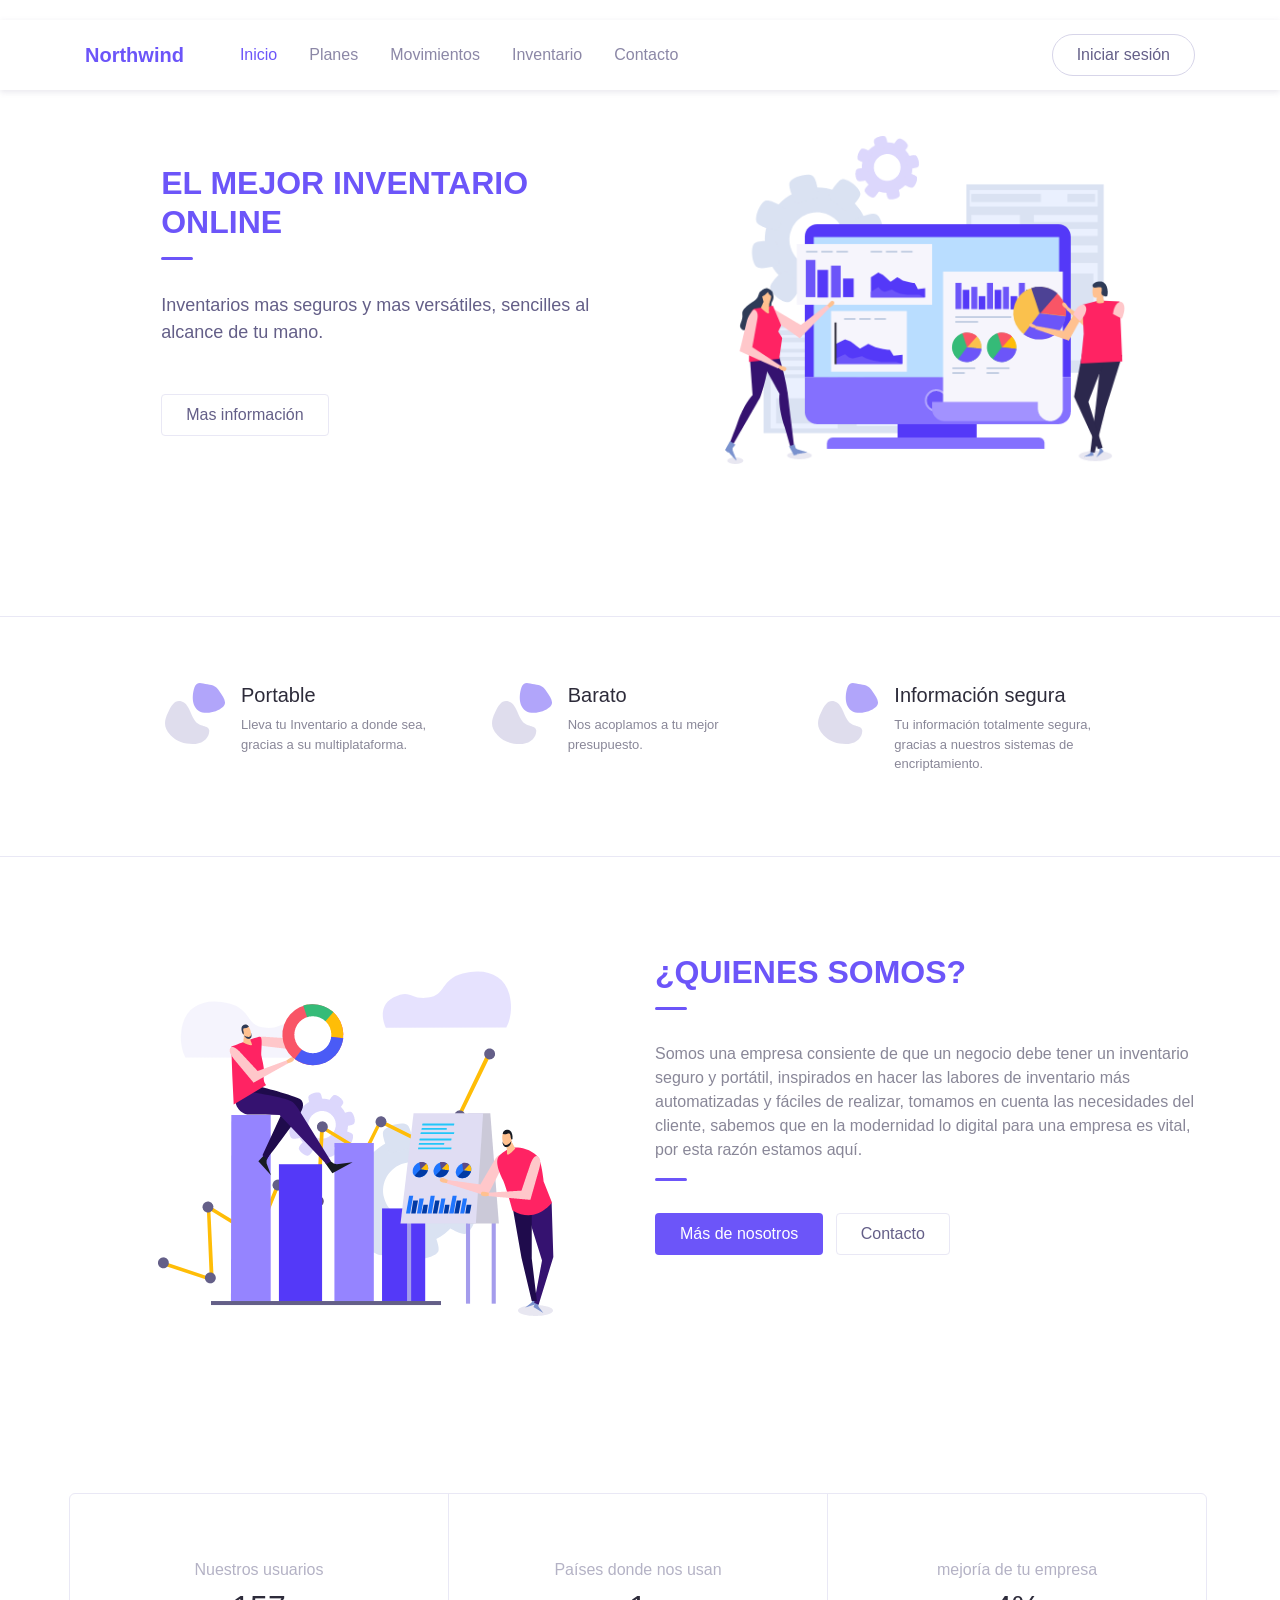
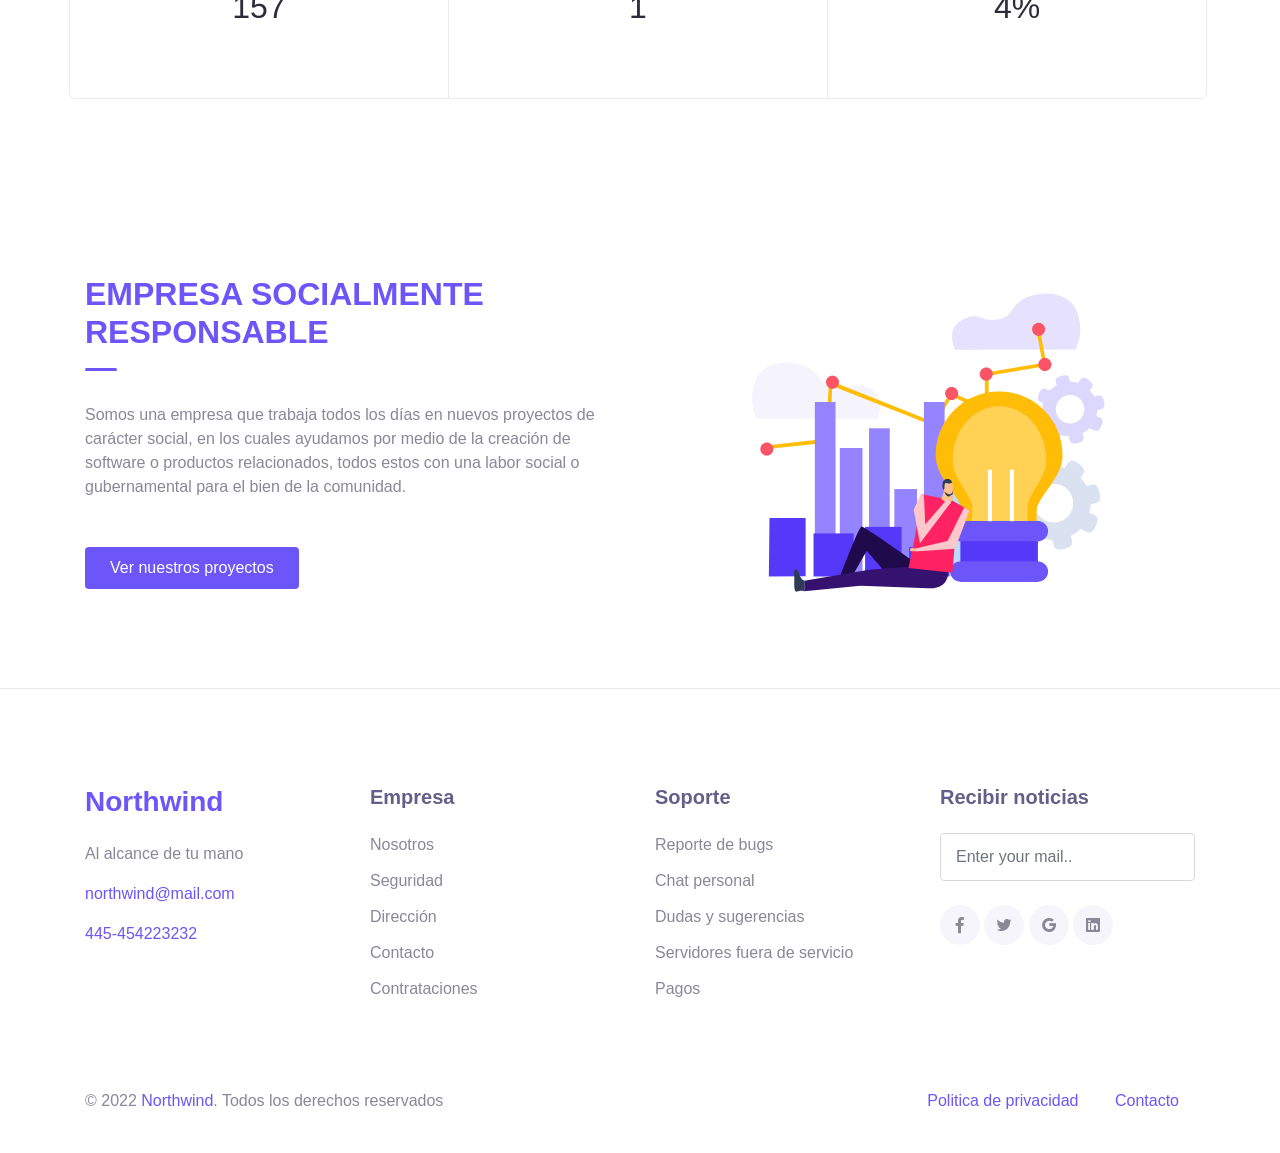
==== html/index.html @ f7e9dbe0 "Pagina web subida de pagina web" ====
<!DOCTYPE html>
<html lang="en">

<head>
  <meta charset="UTF-8">
  <meta name="viewport" content="width=device-width, initial-scale=1.0">

  <meta http-equiv="X-UA-Compatible" content="IE=edge">


  <title>Northwind</title>

  <link rel="stylesheet" href="../assets/vendor/animate/animate.css">

  <link rel="stylesheet" href="../assets/css/bootstrap.css">

  <link rel="stylesheet" href="../assets/css/maicons.css">

  <link rel="stylesheet" href="../assets/vendor/owl-carousel/css/owl.carousel.css">

  <link rel="stylesheet" href="../assets/css/theme.css">

</head>

<body>

  <!-- Back to top button -->
  <div class="back-to-top"></div>

  <header>
    <nav class="navbar navbar-expand-lg navbar-light navbar-float">
      <div class="container">
        <a href="index.html" class="navbar-brand"><span class="text-primary">Northwind</span></a>

        <button class="navbar-toggler" data-toggle="collapse" data-target="#navbarContent" aria-controls="navbarContent"
          aria-expanded="false" aria-label="Toggle navigation">
          <span class="navbar-toggler-icon"></span>
        </button>

        <div class="navbar-collapse collapse" id="navbarContent">
          <ul class="navbar-nav ml-lg-4 pt-3 pt-lg-0">
            <li class="nav-item active">
              <a href="index.html" class="nav-link">Inicio</a>
            </li>
            <li class="nav-item">
              <a href="planes.html" class="nav-link">Planes</a>
            </li>
            <li class="nav-item">
              <a href="movi.html" class="nav-link">Movimientos</a>
            </li>
            <li class="nav-item">
              <a href="inv.html" class="nav-link">Inventario</a>
            </li>
            <li class="nav-item">
              <a href="contact.html" class="nav-link">Contacto</a>
            </li>
          </ul>

          <div class="ml-auto">
            <a href="#" class="btn btn-outline rounded-pill">Iniciar sesión</a>
          </div>
        </div>
      </div>
    </nav>

    <div class="page-banner home-banner">
      <div class="container h-100">
        <div class="row align-items-center h-100">
          <div class="col-lg-6 py-3 wow fadeInUp">
            <h2 class="title-section"><span class="marked">EL MEJOR INVENTARIO ONLINE</span></h2>
            <div class="divider"></div>
            <p class="text-lg mb-5">Inventarios mas seguros y mas versátiles, sencilles al alcance de tu mano.</p>

            <a href="#" class="btn btn-outline border text-secondary">Mas información</a>
          </div>
          <div class="col-lg-6 py-3 wow zoomIn">
            <div class="img-place">
              <img src="../assets/img/bg_image_1.png" alt="">
            </div>
          </div>
        </div>
      </div>
    </div>
  </header>

  <main>
    <div class="page-section features">
      <div class="container">
        <div class="row justify-content-center">
          <div class="col-md-6 col-lg-4 py-3 wow fadeInUp">
            <div class="d-flex flex-row">
              <div class="img-fluid mr-3">
                <img src="../assets/img/icon_pattern.svg" alt="">
              </div>
              <div>
                <h5>Portable</h5>
                <p>Lleva tu Inventario a donde sea, gracias a su multiplataforma. </p>
              </div>
            </div>
          </div>

          <div class="col-md-6 col-lg-4 py-3 wow fadeInUp">
            <div class="d-flex flex-row">
              <div class="img-fluid mr-3">
                <img src="../assets/img/icon_pattern.svg" alt="">
              </div>
              <div>
                <h5>Barato</h5>
                <p>Nos acoplamos a tu mejor presupuesto.</p>
              </div>
            </div>
          </div>

          <div class="col-md-6 col-lg-4 py-3 wow fadeInUp">
            <div class="d-flex flex-row">
              <div class="img-fluid mr-3">
                <img src="../assets/img/icon_pattern.svg" alt="">
              </div>
              <div>
                <h5>Información segura</h5>
                <p>Tu información totalmente segura, gracias a nuestros sistemas de encriptamiento.</p>
              </div>
            </div>
          </div>
        </div>
      </div> <!-- .container -->
    </div> <!-- .page-section -->

    <div class="page-section">
      <div class="container">
        <div class="row">
          <div class="col-lg-6 py-3 wow zoomIn">
            <div class="img-place text-center">
              <img src="../assets/img/bg_image_2.png" alt="">
            </div>
          </div>
          <div class="col-lg-6 py-3 wow fadeInRight">
            <h2 class="title-section"><span class="marked">¿QUIENES SOMOS?</span></h2>
            <div class="divider"></div>
            <p>Somos una empresa consiente de que un negocio debe tener un inventario seguro y portátil, inspirados en
              hacer
              las labores de inventario más automatizadas y fáciles de realizar, tomamos en cuenta las necesidades del
              cliente,
              sabemos que en la modernidad lo digital para una empresa es vital, por esta razón estamos aquí.
            </p>
            <div class="divider"></div>
            <a href="#" class="btn btn-primary">Más de nosotros</a>
            <a href="#" class="btn btn-outline border ml-2">Contacto</a>
          </div>
        </div>
      </div> <!-- .container -->
    </div> <!-- .page-section -->

    <div class="page-section counter-section">
      <div class="container">
        <div class="row align-items-center text-center">
          <div class="col-lg-4">
            <p>Nuestros usuarios</p>
            <h2><span class="number" data-number="2567"></span></h2>
          </div>
          <div class="col-lg-4">
            <p>Países donde nos usan</p>
            <h2><span class="number" data-number="24"></span></h2>
          </div>
          <div class="col-lg-4">
            <p>mejoría de tu empresa</p>
            <h2><span class="number" data-number="73"></span>%</h2>
          </div>
        </div>
      </div> <!-- .container -->
    </div> <!-- .page-section -->

    <div class="page-section">
      <div class="container">
        <div class="row">
          <div class="col-lg-6 py-3 wow fadeInLeft">
            <h2 class="title-section"><span class="marked">EMPRESA SOCIALMENTE RESPONSABLE</span></h2>
            <div class="divider"></div>
            <p class="mb-5">Somos una empresa que trabaja todos los días en nuevos proyectos
              de carácter social, en los cuales ayudamos por
              medio de la creación de software o productos relacionados, todos
              estos con una labor social o gubernamental para el bien de la comunidad.</p>
            <a href="#" class="btn btn-primary">Ver nuestros proyectos</a>
          </div>
          <div class="col-lg-6 py-3 wow zoomIn">
            <div class="img-place text-center">
              <img src="../assets/img/bg_image_3.png" alt="">
            </div>
          </div>
        </div>
      </div> <!-- .container -->
    </div> <!-- .page-section -->









    <footer class="page-footer">
      <div class="container">
        <div class="row justify-content-center mb-5">
          <div class="col-lg-3 py-3">
            <h3><span class="text-primary">Northwind</span></h3>
            <p>Al alcance de tu mano</p>

            <p><a href="#">northwind@mail.com</a></p>
            <p><a href="#">445-454223232</a></p>
          </div>
          <div class="col-lg-3 py-3">
            <h5>Empresa</h5>
            <ul class="footer-menu">
              <li><a href="#">Nosotros</a></li>
              <li><a href="#">Seguridad</a></li>
              <li><a href="#">Dirección</a></li>
              <li><a href="#">Contacto</a></li>
              <li><a href="#">Contrataciones</a></li>
            </ul>
          </div>
          <div class="col-lg-3 py-3">
            <h5>Soporte</h5>
            <ul class="footer-menu">
              <li><a href="#">Reporte de bugs</a></li>
              <li><a href="#">Chat personal</a></li>
              <li><a href="#">Dudas y sugerencias</a></li>
              <li><a href="#">Servidores fuera de servicio</a></li>
              <li><a href="#">Pagos</a></li>
            </ul>
          </div>
          <div class="col-lg-3 py-3">
            <h5>Recibir noticias</h5>
            <form action="#">
              <input type="text" class="form-control" placeholder="Enter your mail..">
            </form>

            <div class="sosmed-button mt-4">
              <a href="#"><span class="mai-logo-facebook-f"></span></a>
              <a href="#"><span class="mai-logo-twitter"></span></a>
              <a href="#"><span class="mai-logo-google"></span></a>
              <a href="#"><span class="mai-logo-linkedin"></span></a>
            </div>
          </div>
        </div>

        <div class="row">
          <div class="col-sm-6 py-2">
            <p id="copyright">&copy; 2022 <a href="">Northwind</a>. Todos los derechos reservados</p>
          </div>
          <div class="col-sm-6 py-2 text-right">
            <div class="d-inline-block px-3">
              <a href="#">Politica de privacidad</a>
            </div>
            <div class="d-inline-block px-3">
              <a href="#">Contacto</a>
            </div>
          </div>
        </div>
      </div> <!-- .container -->
    </footer> <!-- .page-footer -->


    <script src="../assets/js/jquery-3.5.1.min.js"></script>

    <script src="../assets/js/bootstrap.bundle.min.js"></script>

    <script src="../assets/vendor/wow/wow.min.js"></script>

    <script src="../assets/vendor/owl-carousel/js/owl.carousel.min.js"></script>

    <script src="../assets/vendor/waypoints/jquery.waypoints.min.js"></script>

    <script src="../assets/vendor/animateNumber/jquery.animateNumber.min.js"></script>

    <script src="../assets/js/google-maps.js"></script>

    <script src="../assets/js/theme.js"></script>


</body>

</html>
---- assets/css/maicons.css ----
@font-face {
  font-family: 'maicons';
  src:  url('../fonts/maicons.eot?c9nlkl');
  src:  url('../fonts/maicons.eot?c9nlkl#iefix') format('embedded-opentype'),
    url('../fonts/maicons.ttf?c9nlkl') format('truetype'),
    url('../fonts/maicons.woff?c9nlkl') format('woff'),
    url('../fonts/maicons.svg?c9nlkl#maicons') format('svg');
  font-weight: normal;
  font-style: normal;
  font-display: block;
}

[class^="mai-"], [class*=" mai-"] {
  /* use !important to prevent issues with browser extensions that change fonts */
  font-family: 'maicons' !important;
  speak: none;
  font-style: normal;
  font-weight: normal;
  font-variant: normal;
  text-transform: none;
  line-height: 1;

  /* Better Font Rendering =========== */
  -webkit-font-smoothing: antialiased;
  -moz-osx-font-smoothing: grayscale;
}

.mai-add:before {
  content: "\e900";
}
.mai-add-circle:before {
  content: "\e901";
}
.mai-add-circle-outline:before {
  content: "\e902";
}
.mai-airplane:before {
  content: "\e903";
}
.mai-airplane-outline:before {
  content: "\e904";
}
.mai-alarm:before {
  content: "\e905";
}
.mai-alarm-outline:before {
  content: "\e906";
}
.mai-albums:before {
  content: "\e907";
}
.mai-albums-outline:before {
  content: "\e908";
}
.mai-alert:before {
  content: "\e909";
}
.mai-alert-circle:before {
  content: "\e90a";
}
.mai-alert-circle-outline:before {
  content: "\e90b";
}
.mai-analytics:before {
  content: "\e90c";
}
.mai-analytics-outline:before {
  content: "\e90d";
}
.mai-aperture:before {
  content: "\e90e";
}
.mai-aperture-outline:before {
  content: "\e90f";
}
.mai-apps:before {
  content: "\e910";
}
.mai-apps-outline:before {
  content: "\e911";
}
.mai-archive:before {
  content: "\e912";
}
.mai-archive-outline:before {
  content: "\e913";
}
.mai-arrow-back:before {
  content: "\e914";
}
.mai-arrow-back-circle:before {
  content: "\e915";
}
.mai-arrow-back-circle-outline:before {
  content: "\e916";
}
.mai-arrow-down:before {
  content: "\e917";
}
.mai-arrow-down-circle:before {
  content: "\e918";
}
.mai-arrow-down-circle-outline:before {
  content: "\e919";
}
.mai-arrow-forward:before {
  content: "\e91a";
}
.mai-arrow-forward-circle:before {
  content: "\e91b";
}
.mai-arrow-forward-circle-outline:before {
  content: "\e91c";
}
.mai-arrow-redo:before {
  content: "\e91d";
}
.mai-arrow-redo-circle:before {
  content: "\e91e";
}
.mai-arrow-redo-circle-outline:before {
  content: "\e91f";
}
.mai-arrow-redo-outline:before {
  content: "\e920";
}
.mai-arrow-undo:before {
  content: "\e921";
}
.mai-arrow-undo-circle:before {
  content: "\e922";
}
.mai-arrow-undo-circle-outline:before {
  content: "\e923";
}
.mai-arrow-undo-outline:before {
  content: "\e924";
}
.mai-arrow-up:before {
  content: "\e925";
}
.mai-arrow-up-circle:before {
  content: "\e926";
}
.mai-arrow-up-circle-outline:before {
  content: "\e927";
}
.mai-at:before {
  content: "\e928";
}
.mai-at-circle:before {
  content: "\e929";
}
.mai-at-circle-outline:before {
  content: "\e92a";
}
.mai-attach:before {
  content: "\e92b";
}
.mai-attach-outline:before {
  content: "\e92c";
}
.mai-backspace:before {
  content: "\e92d";
}
.mai-backspace-outline:before {
  content: "\e92e";
}
.mai-bandage:before {
  content: "\e92f";
}
.mai-bandage-outline:before {
  content: "\e930";
}
.mai-bar-chart:before {
  content: "\e932";
}
.mai-bar-chart-outline:before {
  content: "\e933";
}
.mai-barbell:before {
  content: "\e931";
}
.mai-barcode:before {
  content: "\e934";
}
.mai-barcode-outline:before {
  content: "\e935";
}
.mai-baseball:before {
  content: "\e936";
}
.mai-baseball-outline:before {
  content: "\e937";
}
.mai-basket:before {
  content: "\e938";
}
.mai-basket-outline:before {
  content: "\e93b";
}
.mai-basketball:before {
  content: "\e939";
}
.mai-basketball-outline:before {
  content: "\e93a";
}
.mai-battery-charging:before {
  content: "\e93c";
}
.mai-battery-dead:before {
  content: "\e93d";
}
.mai-battery-full:before {
  content: "\e93e";
}
.mai-battery-half:before {
  content: "\e93f";
}
.mai-beaker:before {
  content: "\e940";
}
.mai-beaker-outline:before {
  content: "\e941";
}
.mai-bed:before {
  content: "\e942";
}
.mai-bed-outline:before {
  content: "\e943";
}
.mai-beer:before {
  content: "\e944";
}
.mai-beer-outline:before {
  content: "\e945";
}
.mai-bicycle:before {
  content: "\e946";
}
.mai-bluetooth:before {
  content: "\e947";
}
.mai-boat:before {
  content: "\e948";
}
.mai-boat-outline:before {
  content: "\e949";
}
.mai-body:before {
  content: "\e94a";
}
.mai-body-outline:before {
  content: "\e94b";
}
.mai-bonfire:before {
  content: "\e94c";
}
.mai-bonfire-outline:before {
  content: "\e94d";
}
.mai-book:before {
  content: "\e94e";
}
.mai-book-outline:before {
  content: "\e953";
}
.mai-bookmark:before {
  content: "\e94f";
}
.mai-bookmark-outline:before {
  content: "\e950";
}
.mai-bookmarks:before {
  content: "\e951";
}
.mai-bookmarks-outline:before {
  content: "\e952";
}
.mai-briefcase:before {
  content: "\e954";
}
.mai-briefcase-outline:before {
  content: "\e955";
}
.mai-browsers:before {
  content: "\e956";
}
.mai-browsers-outline:before {
  content: "\e957";
}
.mai-brush:before {
  content: "\e958";
}
.mai-brush-outline:before {
  content: "\e959";
}
.mai-bug:before {
  content: "\e95a";
}
.mai-bug-outline:before {
  content: "\e95b";
}
.mai-build:before {
  content: "\e95c";
}
.mai-build-outline:before {
  content: "\e95d";
}
.mai-bulb:before {
  content: "\e95e";
}
.mai-bulb-outline:before {
  content: "\e95f";
}
.mai-bus:before {
  content: "\e960";
}
.mai-bus-outline:before {
  content: "\e963";
}
.mai-business:before {
  content: "\e961";
}
.mai-business-outline:before {
  content: "\e962";
}
.mai-cafe:before {
  content: "\e964";
}
.mai-cafe-outline:before {
  content: "\e965";
}
.mai-calculator:before {
  content: "\e966";
}
.mai-calculator-outline:before {
  content: "\e967";
}
.mai-calendar:before {
  content: "\e968";
}
.mai-calendar-outline:before {
  content: "\e969";
}
.mai-call:before {
  content: "\e96a";
}
.mai-call-outline:before {
  content: "\e96b";
}
.mai-camera:before {
  content: "\e96c";
}
.mai-camera-outline:before {
  content: "\e96d";
}
.mai-camera-reverse:before {
  content: "\e96e";
}
.mai-camera-reverse-outline:before {
  content: "\e96f";
}
.mai-car:before {
  content: "\e970";
}
.mai-car-outline:before {
  content: "\e97f";
}
.mai-car-sport:before {
  content: "\e980";
}
.mai-car-sport-outline:before {
  content: "\e981";
}
.mai-card:before {
  content: "\e971";
}
.mai-card-outline:before {
  content: "\e972";
}
.mai-caret-back:before {
  content: "\e973";
}
.mai-caret-back-circle:before {
  content: "\e974";
}
.mai-caret-back-circle-outline:before {
  content: "\e975";
}
.mai-caret-down:before {
  content: "\e976";
}
.mai-caret-down-circle:before {
  content: "\e977";
}
.mai-caret-down-circle-outline:before {
  content: "\e978";
}
.mai-caret-forward:before {
  content: "\e979";
}
.mai-caret-forward-circle:before {
  content: "\e97a";
}
.mai-caret-forward-circle-outline:before {
  content: "\e97b";
}
.mai-caret-up:before {
  content: "\e97c";
}
.mai-caret-up-circle:before {
  content: "\e97d";
}
.mai-caret-up-circle-outline:before {
  content: "\e97e";
}
.mai-cart:before {
  content: "\e982";
}
.mai-cart-outline:before {
  content: "\e983";
}
.mai-cash:before {
  content: "\e984";
}
.mai-cash-outline:before {
  content: "\e985";
}
.mai-chatbox:before {
  content: "\e986";
}
.mai-chatbox-ellipses:before {
  content: "\e987";
}
.mai-chatbox-ellipses-outline:before {
  content: "\e988";
}
.mai-chatbox-outline:before {
  content: "\e989";
}
.mai-chatbubble:before {
  content: "\e98a";
}
.mai-chatbubble-ellipses:before {
  content: "\e98b";
}
.mai-chatbubble-ellipses-outline:before {
  content: "\e98c";
}
.mai-chatbubble-outline:before {
  content: "\e98d";
}
.mai-chatbubbles:before {
  content: "\e98e";
}
.mai-chatbubbles-outline:before {
  content: "\e98f";
}
.mai-checkbox:before {
  content: "\e990";
}
.mai-checkbox-outline:before {
  content: "\e991";
}
.mai-checkmark:before {
  content: "\e992";
}
.mai-checkmark-circle:before {
  content: "\e993";
}
.mai-checkmark-circle-outline:before {
  content: "\e994";
}
.mai-checkmark-done:before {
  content: "\e995";
}
.mai-checkmark-done-circle:before {
  content: "\e996";
}
.mai-checkmark-done-circle-outline:before {
  content: "\e997";
}
.mai-chevron-back:before {
  content: "\e998";
}
.mai-chevron-back-circle:before {
  content: "\e999";
}
.mai-chevron-back-circle-outline:before {
  content: "\e99a";
}
.mai-chevron-down:before {
  content: "\e99b";
}
.mai-chevron-down-circle:before {
  content: "\e99c";
}
.mai-chevron-down-circle-outline:before {
  content: "\e99d";
}
.mai-chevron-forward:before {
  content: "\e99e";
}
.mai-chevron-forward-circle:before {
  content: "\e99f";
}
.mai-chevron-forward-circle-outline:before {
  content: "\e9a0";
}
.mai-chevron-up:before {
  content: "\e9a1";
}
.mai-chevron-up-circle:before {
  content: "\e9a2";
}
.mai-chevron-up-circle-outline:before {
  content: "\e9a3";
}
.mai-clipboard:before {
  content: "\e9a4";
}
.mai-clipboard-outline:before {
  content: "\e9a5";
}
.mai-close:before {
  content: "\e9a6";
}
.mai-close-circle:before {
  content: "\e9a7";
}
.mai-close-circle-outline:before {
  content: "\e9a8";
}
.mai-cloud:before {
  content: "\e9a9";
}
.mai-cloud-circle:before {
  content: "\e9aa";
}
.mai-cloud-circle-outline:before {
  content: "\e9ab";
}
.mai-cloud-done:before {
  content: "\e9ac";
}
.mai-cloud-done-outline:before {
  content: "\e9ad";
}
.mai-cloud-download:before {
  content: "\e9ae";
}
.mai-cloud-download-outline:before {
  content: "\e9af";
}
.mai-cloud-offline:before {
  content: "\e9b0";
}
.mai-cloud-offline-outline:before {
  content: "\e9b1";
}
.mai-cloud-outline:before {
  content: "\e9b2";
}
.mai-cloud-upload:before {
  content: "\e9b3";
}
.mai-cloud-upload-outline:before {
  content: "\e9b4";
}
.mai-cloudy:before {
  content: "\e9b5";
}
.mai-cloudy-night:before {
  content: "\e9b6";
}
.mai-cloudy-night-outline:before {
  content: "\e9b7";
}
.mai-cloudy-outline:before {
  content: "\e9b8";
}
.mai-code:before {
  content: "\e9b9";
}
.mai-code-download:before {
  content: "\e9ba";
}
.mai-code-slash:before {
  content: "\e9bb";
}
.mai-code-working:before {
  content: "\e9bc";
}
.mai-cog:before {
  content: "\e9bd";
}
.mai-color-fill:before {
  content: "\e9be";
}
.mai-color-fill-outline:before {
  content: "\e9bf";
}
.mai-color-filter:before {
  content: "\e9c0";
}
.mai-color-filter-outline:before {
  content: "\e9c1";
}
.mai-color-palette:before {
  content: "\e9c2";
}
.mai-color-palette-outline:before {
  content: "\e9c3";
}
.mai-color-wand:before {
  content: "\e9c4";
}
.mai-color-wand-outline:before {
  content: "\e9c5";
}
.mai-compass:before {
  content: "\e9c6";
}
.mai-compass-outline:before {
  content: "\e9c7";
}
.mai-construct:before {
  content: "\e9c8";
}
.mai-construct-outline:before {
  content: "\e9c9";
}
.mai-contract:before {
  content: "\e9ca";
}
.mai-contrast:before {
  content: "\e9cb";
}
.mai-copy:before {
  content: "\e9cc";
}
.mai-copy-outline:before {
  content: "\e9cd";
}
.mai-create:before {
  content: "\e9ce";
}
.mai-create-outline:before {
  content: "\e9cf";
}
.mai-crop:before {
  content: "\e9d0";
}
.mai-cube:before {
  content: "\e9d1";
}
.mai-cube-outline:before {
  content: "\e9d2";
}
.mai-cut:before {
  content: "\e9d3";
}
.mai-desktop:before {
  content: "\e9d4";
}
.mai-desktop-outline:before {
  content: "\e9d5";
}
.mai-disc:before {
  content: "\e9d6";
}
.mai-disc-outline:before {
  content: "\e9d7";
}
.mai-document:before {
  content: "\e9d8";
}
.mai-document-outline:before {
  content: "\e9d9";
}
.mai-document-text:before {
  content: "\e9dc";
}
.mai-document-text-outline:before {
  content: "\e9dd";
}
.mai-documents:before {
  content: "\e9da";
}
.mai-documents-outline:before {
  content: "\e9db";
}
.mai-download:before {
  content: "\e9de";
}
.mai-download-outline:before {
  content: "\e9df";
}
.mai-duplicate:before {
  content: "\e9e0";
}
.mai-duplicate-outline:before {
  content: "\e9e1";
}
.mai-ear:before {
  content: "\e9e2";
}
.mai-ear-outline:before {
  content: "\e9e3";
}
.mai-earth:before {
  content: "\e9e4";
}
.mai-earth-outline:before {
  content: "\e9e5";
}
.mai-easel:before {
  content: "\e9e6";
}
.mai-easel-outline:before {
  content: "\e9e7";
}
.mai-egg:before {
  content: "\e9e8";
}
.mai-egg-outline:before {
  content: "\e9e9";
}
.mai-ellipse:before {
  content: "\e9ea";
}
.mai-ellipse-outline:before {
  content: "\e9eb";
}
.mai-ellipsis-horizontal:before {
  content: "\e9ec";
}
.mai-ellipsis-horizontal-circle:before {
  content: "\e9ed";
}
.mai-ellipsis-vertical:before {
  content: "\e9ee";
}
.mai-ellipsis-vertical-circle:before {
  content: "\e9ef";
}
.mai-enter:before {
  content: "\e9f0";
}
.mai-enter-outline:before {
  content: "\e9f1";
}
.mai-exit:before {
  content: "\e9f2";
}
.mai-exit-outline:before {
  content: "\e9f3";
}
.mai-expand:before {
  content: "\e9f4";
}
.mai-eye:before {
  content: "\e9f5";
}
.mai-eye-off:before {
  content: "\e9f8";
}
.mai-eye-off-outline:before {
  content: "\e9f9";
}
.mai-eye-outline:before {
  content: "\e9fa";
}
.mai-eyedrop:before {
  content: "\e9f6";
}
.mai-eyedrop-outline:before {
  content: "\e9f7";
}
.mai-fast-food:before {
  content: "\e9fb";
}
.mai-fast-food-outline:before {
  content: "\e9fc";
}
.mai-female:before {
  content: "\e9fd";
}
.mai-file-tray:before {
  content: "\e9fe";
}
.mai-file-tray-full:before {
  content: "\e9ff";
}
.mai-file-tray-full-outline:before {
  content: "\ea00";
}
.mai-file-tray-outline:before {
  content: "\ea01";
}
.mai-film:before {
  content: "\ea02";
}
.mai-film-outline:before {
  content: "\ea03";
}
.mai-filter:before {
  content: "\ea04";
}
.mai-finger-print:before {
  content: "\ea05";
}
.mai-fitness:before {
  content: "\ea06";
}
.mai-fitness-outline:before {
  content: "\ea07";
}
.mai-flag:before {
  content: "\ea08";
}
.mai-flag-outline:before {
  content: "\ea09";
}
.mai-flame:before {
  content: "\ea0a";
}
.mai-flame-outline:before {
  content: "\ea0b";
}
.mai-flash:before {
  content: "\ea0c";
}
.mai-flash-off:before {
  content: "\ea0f";
}
.mai-flash-off-outline:before {
  content: "\ea10";
}
.mai-flash-outline:before {
  content: "\ea11";
}
.mai-flashlight:before {
  content: "\ea0d";
}
.mai-flashlight-outline:before {
  content: "\ea0e";
}
.mai-flask:before {
  content: "\ea12";
}
.mai-flask-outline:before {
  content: "\ea13";
}
.mai-flower:before {
  content: "\ea14";
}
.mai-flower-outline:before {
  content: "\ea15";
}
.mai-folder:before {
  content: "\ea16";
}
.mai-folder-open:before {
  content: "\ea17";
}
.mai-folder-open-outline:before {
  content: "\ea18";
}
.mai-folder-outline:before {
  content: "\ea19";
}
.mai-football:before {
  content: "\ea1a";
}
.mai-football-outline:before {
  content: "\ea1b";
}
.mai-funnel:before {
  content: "\ea1c";
}
.mai-funnel-outline:before {
  content: "\ea1d";
}
.mai-game-controller:before {
  content: "\ea1e";
}
.mai-game-controller-outline:before {
  content: "\ea1f";
}
.mai-gift:before {
  content: "\ea20";
}
.mai-gift-outline:before {
  content: "\ea21";
}
.mai-git-branch:before {
  content: "\ea22";
}
.mai-git-commit:before {
  content: "\ea23";
}
.mai-git-compare:before {
  content: "\ea24";
}
.mai-git-merge:before {
  content: "\ea25";
}
.mai-git-network:before {
  content: "\ea26";
}
.mai-git-pull-request:before {
  content: "\ea27";
}
.mai-glasses:before {
  content: "\ea28";
}
.mai-glasses-outline:before {
  content: "\ea29";
}
.mai-globe:before {
  content: "\ea2a";
}
.mai-globe-outline:before {
  content: "\ea2b";
}
.mai-golf:before {
  content: "\ea2c";
}
.mai-golf-outline:before {
  content: "\ea2d";
}
.mai-grid:before {
  content: "\ea2e";
}
.mai-grid-outline:before {
  content: "\ea2f";
}
.mai-hammer:before {
  content: "\ea30";
}
.mai-hammer-outline:before {
  content: "\ea31";
}
.mai-hand-left:before {
  content: "\ea32";
}
.mai-hand-left-outline:before {
  content: "\ea33";
}
.mai-hand-right:before {
  content: "\ea34";
}
.mai-hand-right-outline:before {
  content: "\ea35";
}
.mai-happy:before {
  content: "\ea36";
}
.mai-happy-outline:before {
  content: "\ea37";
}
.mai-hardware-chip:before {
  content: "\ea38";
}
.mai-hardware-chip-outline:before {
  content: "\ea39";
}
.mai-headset:before {
  content: "\ea3a";
}
.mai-headset-outline:before {
  content: "\ea3b";
}
.mai-heart:before {
  content: "\ea3c";
}
.mai-heart-circle:before {
  content: "\ea3d";
}
.mai-heart-circle-outline:before {
  content: "\ea3e";
}
.mai-heart-dislike:before {
  content: "\ea3f";
}
.mai-heart-dislike-circle:before {
  content: "\ea40";
}
.mai-heart-dislike-circle-outline:before {
  content: "\ea41";
}
.mai-heart-dislike-outline:before {
  content: "\ea42";
}
.mai-heart-half:before {
  content: "\ea43";
}
.mai-heart-half-outline:before {
  content: "\ea44";
}
.mai-heart-outline:before {
  content: "\ea45";
}
.mai-help:before {
  content: "\ea46";
}
.mai-help-buoy:before {
  content: "\ea47";
}
.mai-help-buoy-outline:before {
  content: "\ea48";
}
.mai-help-circle:before {
  content: "\ea49";
}
.mai-help-circle-outline:before {
  content: "\ea4a";
}
.mai-home:before {
  content: "\ea4b";
}
.mai-home-outline:before {
  content: "\ea4c";
}
.mai-hourglass:before {
  content: "\ea4d";
}
.mai-hourglass-outline:before {
  content: "\ea4e";
}
.mai-ice-cream:before {
  content: "\ea4f";
}
.mai-ice-cream-outline:before {
  content: "\ea50";
}
.mai-image:before {
  content: "\ea51";
}
.mai-image-outline:before {
  content: "\ea52";
}
.mai-images:before {
  content: "\ea53";
}
.mai-images-outline:before {
  content: "\ea54";
}
.mai-infinite:before {
  content: "\ea55";
}
.mai-information:before {
  content: "\ea56";
}
.mai-information-circle:before {
  content: "\ea57";
}
.mai-information-circle-outline:before {
  content: "\ea58";
}
.mai-journal:before {
  content: "\ea59";
}
.mai-journal-outline:before {
  content: "\ea5a";
}
.mai-key:before {
  content: "\ea5b";
}
.mai-key-outline:before {
  content: "\ea5c";
}
.mai-keypad:before {
  content: "\ea5d";
}
.mai-keypad-outline:before {
  content: "\ea5e";
}
.mai-language:before {
  content: "\ea5f";
}
.mai-laptop:before {
  content: "\ea60";
}
.mai-laptop-outline:before {
  content: "\ea61";
}
.mai-layers:before {
  content: "\ea62";
}
.mai-layers-outline:before {
  content: "\ea63";
}
.mai-leaf:before {
  content: "\ea64";
}
.mai-leaf-outline:before {
  content: "\ea65";
}
.mai-library:before {
  content: "\ea66";
}
.mai-library-outline:before {
  content: "\ea67";
}
.mai-link:before {
  content: "\ea68";
}
.mai-list:before {
  content: "\ea69";
}
.mai-list-circle:before {
  content: "\ea6a";
}
.mai-list-circle-outline:before {
  content: "\ea6b";
}
.mai-locate:before {
  content: "\ea6c";
}
.mai-location:before {
  content: "\ea6d";
}
.mai-location-outline:before {
  content: "\ea6e";
}
.mai-lock-closed:before {
  content: "\ea6f";
}
.mai-lock-closed-outline:before {
  content: "\ea70";
}
.mai-lock-open:before {
  content: "\ea71";
}
.mai-lock-open-outline:before {
  content: "\ea72";
}
.mai-log-in:before {
  content: "\ea73";
}
.mai-log-in-outline:before {
  content: "\ea74";
}
.mai-log-out:before {
  content: "\ea75";
}
.mai-log-out-outline:before {
  content: "\ea76";
}
.mai-logo-500px:before {
  content: "\ea8e";
}
.mai-logo-accessible-icon:before {
  content: "\eaef";
}
.mai-logo-accusoft:before {
  content: "\eba2";
}
.mai-logo-algolia:before {
  content: "\eba3";
}
.mai-logo-alipay:before {
  content: "\eba4";
}
.mai-logo-amazon:before {
  content: "\eba5";
}
.mai-logo-amplify:before {
  content: "\eba6";
}
.mai-logo-android:before {
  content: "\eba7";
}
.mai-logo-angular:before {
  content: "\eba8";
}
.mai-logo-apple:before {
  content: "\eba9";
}
.mai-logo-apple-appstore:before {
  content: "\ebaa";
}
.mai-logo-aws:before {
  content: "\ebab";
}
.mai-logo-behance:before {
  content: "\ebac";
}
.mai-logo-bitbucket:before {
  content: "\ebad";
}
.mai-logo-bitcoin:before {
  content: "\ebae";
}
.mai-logo-blackberry:before {
  content: "\ebaf";
}
.mai-logo-blogger:before {
  content: "\ebb0";
}
.mai-logo-buffer:before {
  content: "\ebb1";
}
.mai-logo-buysellads:before {
  content: "\ebb2";
}
.mai-logo-capacitor:before {
  content: "\ebb3";
}
.mai-logo-cc-amazon-pay:before {
  content: "\ebb4";
}
.mai-logo-cc-amex:before {
  content: "\ebb5";
}
.mai-logo-cc-apple-pay:before {
  content: "\ebb6";
}
.mai-logo-cc-diners-club:before {
  content: "\ebb7";
}
.mai-logo-cc-discover:before {
  content: "\ebb8";
}
.mai-logo-cc-jcb:before {
  content: "\ebb9";
}
.mai-logo-cc-mastercard:before {
  content: "\ebba";
}
.mai-logo-cc-paypal:before {
  content: "\ebbb";
}
.mai-logo-cc-stripe:before {
  content: "\ebbc";
}
.mai-logo-cc-visa:before {
  content: "\ebbd";
}
.mai-logo-chrome:before {
  content: "\ebbe";
}
.mai-logo-closed-captioning:before {
  content: "\ebbf";
}
.mai-logo-codepen:before {
  content: "\ebc0";
}
.mai-logo-cpanel:before {
  content: "\ebc1";
}
.mai-logo-creative-commons:before {
  content: "\ebc2";
}
.mai-logo-css3:before {
  content: "\ebc3";
}
.mai-logo-cuttlefish:before {
  content: "\ebc4";
}
.mai-logo-d-and-d:before {
  content: "\ebc5";
}
.mai-logo-dashcube:before {
  content: "\ebc6";
}
.mai-logo-designernews:before {
  content: "\ebc7";
}
.mai-logo-deviantart:before {
  content: "\ebc8";
}
.mai-logo-digg:before {
  content: "\ebc9";
}
.mai-logo-digital-ocean:before {
  content: "\ebca";
}
.mai-logo-discord:before {
  content: "\ebcb";
}
.mai-logo-discourse:before {
  content: "\ebcc";
}
.mai-logo-dochub:before {
  content: "\ebcd";
}
.mai-logo-docker:before {
  content: "\ebce";
}
.mai-logo-dribbble:before {
  content: "\ebcf";
}
.mai-logo-dropbox:before {
  content: "\ebd0";
}
.mai-logo-drupal:before {
  content: "\ebd1";
}
.mai-logo-dyalog:before {
  content: "\ebd2";
}
.mai-logo-earlybirds:before {
  content: "\ebd3";
}
.mai-logo-ebay:before {
  content: "\ebd4";
}
.mai-logo-edge:before {
  content: "\ebd5";
}
.mai-logo-electron:before {
  content: "\ebd6";
}
.mai-logo-elementor:before {
  content: "\ebd7";
}
.mai-logo-ello:before {
  content: "\ebd8";
}
.mai-logo-ember:before {
  content: "\ebd9";
}
.mai-logo-empire:before {
  content: "\ebda";
}
.mai-logo-envira:before {
  content: "\ebdb";
}
.mai-logo-erlang:before {
  content: "\ebdc";
}
.mai-logo-etsy:before {
  content: "\ebdd";
}
.mai-logo-euro:before {
  content: "\ebde";
}
.mai-logo-expeditedssl:before {
  content: "\ebdf";
}
.mai-logo-facebook:before {
  content: "\ebe0";
}
.mai-logo-facebook-f:before {
  content: "\ebe1";
}
.mai-logo-facebook-messenger:before {
  content: "\ebe2";
}
.mai-logo-firebase:before {
  content: "\ebe3";
}
.mai-logo-firefox:before {
  content: "\ebe4";
}
.mai-logo-flickr:before {
  content: "\ebe5";
}
.mai-logo-flipboard:before {
  content: "\ebe6";
}
.mai-logo-fly:before {
  content: "\ebe7";
}
.mai-logo-foursquare:before {
  content: "\ebe8";
}
.mai-logo-freebsd:before {
  content: "\ebe9";
}
.mai-logo-gg:before {
  content: "\ebea";
}
.mai-logo-git:before {
  content: "\ebeb";
}
.mai-logo-github:before {
  content: "\ebec";
}
.mai-logo-github-alt:before {
  content: "\ebed";
}
.mai-logo-gitlab:before {
  content: "\ebee";
}
.mai-logo-gitter:before {
  content: "\ebef";
}
.mai-logo-glide:before {
  content: "\ebf0";
}
.mai-logo-glide-g:before {
  content: "\ebf1";
}
.mai-logo-google:before {
  content: "\ebf2";
}
.mai-logo-google-drive:before {
  content: "\ebf3";
}
.mai-logo-google-play:before {
  content: "\ebf4";
}
.mai-logo-google-playstore:before {
  content: "\ebf5";
}
.mai-logo-google-plus:before {
  content: "\ebf6";
}
.mai-logo-google-plus-g:before {
  content: "\ebf7";
}
.mai-logo-google-wallet:before {
  content: "\ebf8";
}
.mai-logo-grunt:before {
  content: "\ebf9";
}
.mai-logo-gulp:before {
  content: "\ebfa";
}
.mai-logo-hackernews:before {
  content: "\ebfb";
}
.mai-logo-hotjar:before {
  content: "\ebfc";
}
.mai-logo-html5:before {
  content: "\ebfd";
}
.mai-logo-hubspot:before {
  content: "\ebfe";
}
.mai-logo-imdb:before {
  content: "\ebff";
}
.mai-logo-instagram:before {
  content: "\ec00";
}
.mai-logo-internet-explorer:before {
  content: "\ec01";
}
.mai-logo-ionic:before {
  content: "\ec02";
}
.mai-logo-ionitron:before {
  content: "\ec03";
}
.mai-logo-itunes:before {
  content: "\ec04";
}
.mai-logo-java:before {
  content: "\ec05";
}
.mai-logo-javascript:before {
  content: "\ec06";
}
.mai-logo-joomla:before {
  content: "\ec07";
}
.mai-logo-jsfiddle:before {
  content: "\ec08";
}
.mai-logo-keycdn:before {
  content: "\ec09";
}
.mai-logo-laravel:before {
  content: "\ec0a";
}
.mai-logo-lastfm:before {
  content: "\ec0b";
}
.mai-logo-leanpub:before {
  content: "\ec0c";
}
.mai-logo-less:before {
  content: "\ec0d";
}
.mai-logo-line:before {
  content: "\ec0e";
}
.mai-logo-linkedin:before {
  content: "\ec0f";
}
.mai-logo-linux:before {
  content: "\ec10";
}
.mai-logo-magento:before {
  content: "\ec11";
}
.mai-logo-mailchimp:before {
  content: "\ec12";
}
.mai-logo-markdown:before {
  content: "\ec13";
}
.mai-logo-maxcdn:before {
  content: "\ec14";
}
.mai-logo-medium:before {
  content: "\ec15";
}
.mai-logo-medium-m:before {
  content: "\ec16";
}
.mai-logo-meetup:before {
  content: "\ec17";
}
.mai-logo-microsoft:before {
  content: "\ec18";
}
.mai-logo-mix:before {
  content: "\ec19";
}
.mai-logo-mixcloud:before {
  content: "\ec1a";
}
.mai-logo-nodejs:before {
  content: "\ec1b";
}
.mai-logo-npm:before {
  content: "\ec1c";
}
.mai-logo-octocat:before {
  content: "\ec1d";
}
.mai-logo-opencart:before {
  content: "\ec1e";
}
.mai-logo-openid:before {
  content: "\ec1f";
}
.mai-logo-opera:before {
  content: "\ec20";
}
.mai-logo-patreon:before {
  content: "\ec21";
}
.mai-logo-paypal:before {
  content: "\ec22";
}
.mai-logo-php:before {
  content: "\ec23";
}
.mai-logo-pinterest:before {
  content: "\ec24";
}
.mai-logo-pinterest-p:before {
  content: "\ec25";
}
.mai-logo-playstation:before {
  content: "\ec26";
}
.mai-logo-product-hunt:before {
  content: "\ec27";
}
.mai-logo-pwa:before {
  content: "\ec28";
}
.mai-logo-python:before {
  content: "\ec29";
}
.mai-logo-qq:before {
  content: "\ec2a";
}
.mai-logo-quora:before {
  content: "\ec2b";
}
.mai-logo-react:before {
  content: "\ec2c";
}
.mai-logo-readme:before {
  content: "\ec2d";
}
.mai-logo-reddit:before {
  content: "\ec2e";
}
.mai-logo-researchgate:before {
  content: "\ec2f";
}
.mai-logo-rocketchat:before {
  content: "\ec30";
}
.mai-logo-rss:before {
  content: "\ec31";
}
.mai-logo-safari:before {
  content: "\ec32";
}
.mai-logo-sass:before {
  content: "\ec33";
}
.mai-logo-scribd:before {
  content: "\ec34";
}
.mai-logo-searchengin:before {
  content: "\ec35";
}
.mai-logo-sellcast:before {
  content: "\ec36";
}
.mai-logo-sellsy:before {
  content: "\ec37";
}
.mai-logo-skype:before {
  content: "\ec38";
}
.mai-logo-slack:before {
  content: "\ec39";
}
.mai-logo-slideshare:before {
  content: "\ec3a";
}
.mai-logo-snapchat:before {
  content: "\ec3b";
}
.mai-logo-soundcloud:before {
  content: "\ec3c";
}
.mai-logo-spotify:before {
  content: "\ec3d";
}
.mai-logo-squarespace:before {
  content: "\ec3e";
}
.mai-logo-stack-exchange:before {
  content: "\ec3f";
}
.mai-logo-stackoverflow:before {
  content: "\ec40";
}
.mai-logo-staylinked:before {
  content: "\ec41";
}
.mai-logo-steam:before {
  content: "\ec42";
}
.mai-logo-stencil:before {
  content: "\ec43";
}
.mai-logo-stripe:before {
  content: "\ec44";
}
.mai-logo-stripe-s:before {
  content: "\ec45";
}
.mai-logo-teamspeak:before {
  content: "\ec46";
}
.mai-logo-telegram:before {
  content: "\ec47";
}
.mai-logo-trello:before {
  content: "\ec48";
}
.mai-logo-tripadvisor:before {
  content: "\ec49";
}
.mai-logo-tumblr:before {
  content: "\ec4a";
}
.mai-logo-tux:before {
  content: "\ec4b";
}
.mai-logo-twitch:before {
  content: "\ec4c";
}
.mai-logo-twitter:before {
  content: "\ec4d";
}
.mai-logo-uber:before {
  content: "\ec4e";
}
.mai-logo-uikit:before {
  content: "\ec4f";
}
.mai-logo-usd:before {
  content: "\ec50";
}
.mai-logo-viacoin:before {
  content: "\ec51";
}
.mai-logo-viadeo:before {
  content: "\ec52";
}
.mai-logo-viber:before {
  content: "\ec53";
}
.mai-logo-vimeo:before {
  content: "\ec54";
}
.mai-logo-vk:before {
  content: "\ec55";
}
.mai-logo-vue:before {
  content: "\ec56";
}
.mai-logo-web-component:before {
  content: "\ec57";
}
.mai-logo-weebly:before {
  content: "\ec58";
}
.mai-logo-weibo:before {
  content: "\ec59";
}
.mai-logo-whatsapp:before {
  content: "\ec5a";
}
.mai-logo-whmcs:before {
  content: "\ec5b";
}
.mai-logo-wikipedia-w:before {
  content: "\ec5c";
}
.mai-logo-windows:before {
  content: "\ec5d";
}
.mai-logo-wix:before {
  content: "\ec5e";
}
.mai-logo-wordpress:before {
  content: "\ec5f";
}
.mai-logo-xbox:before {
  content: "\ec60";
}
.mai-logo-xing:before {
  content: "\ec61";
}
.mai-logo-yahoo:before {
  content: "\ec62";
}
.mai-logo-yen:before {
  content: "\ec63";
}
.mai-logo-youtube:before {
  content: "\ec64";
}
.mai-magnet:before {
  content: "\ea77";
}
.mai-magnet-outline:before {
  content: "\ea78";
}
.mai-mail:before {
  content: "\ea79";
}
.mai-mail-open:before {
  content: "\ea7a";
}
.mai-mail-open-outline:before {
  content: "\ea7b";
}
.mai-mail-outline:before {
  content: "\ea7c";
}
.mai-mail-unread:before {
  content: "\ea7d";
}
.mai-mail-unread-outline:before {
  content: "\ea7e";
}
.mai-male:before {
  content: "\ea7f";
}
.mai-male-female:before {
  content: "\ea80";
}
.mai-man:before {
  content: "\ea81";
}
.mai-man-outline:before {
  content: "\ea82";
}
.mai-map:before {
  content: "\ea83";
}
.mai-map-outline:before {
  content: "\ea84";
}
.mai-medal:before {
  content: "\ea85";
}
.mai-medal-outline:before {
  content: "\ea86";
}
.mai-medical:before {
  content: "\ea87";
}
.mai-medical-outline:before {
  content: "\ea88";
}
.mai-medkit:before {
  content: "\ea89";
}
.mai-medkit-outline:before {
  content: "\ea8a";
}
.mai-megaphone:before {
  content: "\ea8b";
}
.mai-megaphone-outline:before {
  content: "\ea8c";
}
.mai-menu:before {
  content: "\ea8d";
}
.mai-mic:before {
  content: "\ea8f";
}
.mai-mic-circle:before {
  content: "\ea90";
}
.mai-mic-circle-outline:before {
  content: "\ea91";
}
.mai-mic-off:before {
  content: "\ea92";
}
.mai-mic-off-circle:before {
  content: "\ea93";
}
.mai-mic-off-circle-outline:before {
  content: "\ea94";
}
.mai-mic-off-outline:before {
  content: "\ea95";
}
.mai-mic-outline:before {
  content: "\ea96";
}
.mai-moon:before {
  content: "\ea97";
}
.mai-moon-outline:before {
  content: "\ea98";
}
.mai-move:before {
  content: "\ea99";
}
.mai-musical-note:before {
  content: "\ea9a";
}
.mai-musical-note-outline:before {
  content: "\ea9b";
}
.mai-musical-notes:before {
  content: "\ea9c";
}
.mai-musical-notes-outline:before {
  content: "\ea9d";
}
.mai-navigate:before {
  content: "\ea9e";
}
.mai-navigate-circle:before {
  content: "\ea9f";
}
.mai-navigate-circle-outline:before {
  content: "\eaa0";
}
.mai-navigate-outline:before {
  content: "\eaa1";
}
.mai-newspaper:before {
  content: "\eaa2";
}
.mai-newspaper-outline:before {
  content: "\eaa3";
}
.mai-notifications:before {
  content: "\eaa4";
}
.mai-notifications-circle:before {
  content: "\eaa5";
}
.mai-notifications-circle-outline:before {
  content: "\eaa6";
}
.mai-notifications-off:before {
  content: "\eaa7";
}
.mai-notifications-off-circle:before {
  content: "\eaa8";
}
.mai-notifications-off-circle-outline:before {
  content: "\eaa9";
}
.mai-notifications-off-outline:before {
  content: "\eaaa";
}
.mai-notifications-outline:before {
  content: "\eaab";
}
.mai-nuclear:before {
  content: "\eaac";
}
.mai-nuclear-outline:before {
  content: "\eaad";
}
.mai-nutrition:before {
  content: "\eaae";
}
.mai-nutrition-outline:before {
  content: "\eaaf";
}
.mai-open:before {
  content: "\eab0";
}
.mai-open-outline:before {
  content: "\eab1";
}
.mai-options:before {
  content: "\eab2";
}
.mai-options-outline:before {
  content: "\eab3";
}
.mai-paper-plane:before {
  content: "\eab4";
}
.mai-paper-plane-outline:before {
  content: "\eab5";
}
.mai-partly-sunny:before {
  content: "\eab6";
}
.mai-partly-sunny-outline:before {
  content: "\eab7";
}
.mai-pause:before {
  content: "\eab8";
}
.mai-pause-circle:before {
  content: "\eab9";
}
.mai-pause-circle-outline:before {
  content: "\eaba";
}
.mai-paw:before {
  content: "\eabb";
}
.mai-paw-outline:before {
  content: "\eabc";
}
.mai-pencil:before {
  content: "\eabd";
}
.mai-people:before {
  content: "\eabe";
}
.mai-people-circle:before {
  content: "\eabf";
}
.mai-people-circle-outline:before {
  content: "\eac0";
}
.mai-people-outline:before {
  content: "\eac1";
}
.mai-person:before {
  content: "\eac2";
}
.mai-person-add:before {
  content: "\eac3";
}
.mai-person-add-outline:before {
  content: "\eac4";
}
.mai-person-circle:before {
  content: "\eac5";
}
.mai-person-circle-outline:before {
  content: "\eac6";
}
.mai-person-outline:before {
  content: "\eac7";
}
.mai-person-remove:before {
  content: "\eac8";
}
.mai-person-remove-outline:before {
  content: "\eac9";
}
.mai-phone-landscape:before {
  content: "\eaca";
}
.mai-phone-landscape-outline:before {
  content: "\eacb";
}
.mai-phone-portrait:before {
  content: "\eacc";
}
.mai-phone-portrait-outline:before {
  content: "\eacd";
}
.mai-pie-chart:before {
  content: "\eace";
}
.mai-pie-chart-outline:before {
  content: "\eacf";
}
.mai-pin:before {
  content: "\ead0";
}
.mai-pin-outline:before {
  content: "\ead1";
}
.mai-pint:before {
  content: "\ead2";
}
.mai-pint-outline:before {
  content: "\ead3";
}
.mai-pizza:before {
  content: "\ead4";
}
.mai-pizza-outline:before {
  content: "\ead5";
}
.mai-planet:before {
  content: "\ead6";
}
.mai-planet-outline:before {
  content: "\ead7";
}
.mai-play:before {
  content: "\ead8";
}
.mai-play-back:before {
  content: "\ead9";
}
.mai-play-back-circle:before {
  content: "\eada";
}
.mai-play-back-circle-outline:before {
  content: "\eadb";
}
.mai-play-back-outline:before {
  content: "\eadc";
}
.mai-play-circle:before {
  content: "\eadd";
}
.mai-play-circle-outline:before {
  content: "\eade";
}
.mai-play-forward:before {
  content: "\eadf";
}
.mai-play-forward-circle:before {
  content: "\eae0";
}
.mai-play-forward-circle-outline:before {
  content: "\eae1";
}
.mai-play-forward-outline:before {
  content: "\eae2";
}
.mai-play-outline:before {
  content: "\eae3";
}
.mai-play-skip-back:before {
  content: "\eae4";
}
.mai-play-skip-back-circle:before {
  content: "\eae5";
}
.mai-play-skip-back-circle-outline:before {
  content: "\eae6";
}
.mai-play-skip-back-outline:before {
  content: "\eae7";
}
.mai-play-skip-forward:before {
  content: "\eae8";
}
.mai-play-skip-forward-circle:before {
  content: "\eae9";
}
.mai-play-skip-forward-circle-outline:before {
  content: "\eaea";
}
.mai-play-skip-forward-outline:before {
  content: "\eaeb";
}
.mai-podium:before {
  content: "\eaec";
}
.mai-podium-outline:before {
  content: "\eaed";
}
.mai-power:before {
  content: "\eaee";
}
.mai-pricetag:before {
  content: "\eaf0";
}
.mai-pricetag-outline:before {
  content: "\eaf1";
}
.mai-pricetags:before {
  content: "\eaf2";
}
.mai-pricetags-outline:before {
  content: "\eaf3";
}
.mai-print:before {
  content: "\eaf4";
}
.mai-print-outline:before {
  content: "\eaf5";
}
.mai-pulse:before {
  content: "\eaf6";
}
.mai-pulse-outline:before {
  content: "\eaf7";
}
.mai-push:before {
  content: "\eaf8";
}
.mai-push-outline:before {
  content: "\eaf9";
}
.mai-qr-code:before {
  content: "\eafa";
}
.mai-qr-code-outline:before {
  content: "\eafb";
}
.mai-radio:before {
  content: "\eafc";
}
.mai-radio-button-off:before {
  content: "\eafd";
}
.mai-radio-button-on:before {
  content: "\eafe";
}
.mai-rainy:before {
  content: "\eaff";
}
.mai-rainy-outline:before {
  content: "\eb00";
}
.mai-reader:before {
  content: "\eb01";
}
.mai-reader-outline:before {
  content: "\eb02";
}
.mai-receipt:before {
  content: "\eb03";
}
.mai-receipt-outline:before {
  content: "\eb04";
}
.mai-recording:before {
  content: "\eb05";
}
.mai-recording-outline:before {
  content: "\eb06";
}
.mai-refresh:before {
  content: "\eb07";
}
.mai-refresh-circle:before {
  content: "\eb08";
}
.mai-refresh-circle-outline:before {
  content: "\eb09";
}
.mai-reload:before {
  content: "\eb0a";
}
.mai-reload-circle:before {
  content: "\eb0b";
}
.mai-reload-circle-outline:before {
  content: "\eb0c";
}
.mai-remove:before {
  content: "\eb0d";
}
.mai-remove-circle:before {
  content: "\eb0e";
}
.mai-remove-circle-outline:before {
  content: "\eb0f";
}
.mai-reorder-four:before {
  content: "\eb10";
}
.mai-reorder-three:before {
  content: "\eb11";
}
.mai-reorder-two:before {
  content: "\eb12";
}
.mai-repeat:before {
  content: "\eb13";
}
.mai-resize:before {
  content: "\eb14";
}
.mai-restaurant:before {
  content: "\eb15";
}
.mai-restaurant-outline:before {
  content: "\eb16";
}
.mai-return-down-back:before {
  content: "\eb17";
}
.mai-return-down-forward:before {
  content: "\eb18";
}
.mai-return-up-back:before {
  content: "\eb19";
}
.mai-return-up-forward:before {
  content: "\eb1a";
}
.mai-ribbon:before {
  content: "\eb1b";
}
.mai-ribbon-outline:before {
  content: "\eb1c";
}
.mai-rocket:before {
  content: "\eb1d";
}
.mai-rocket-outline:before {
  content: "\eb1e";
}
.mai-rose:before {
  content: "\eb1f";
}
.mai-rose-outline:before {
  content: "\eb20";
}
.mai-sad:before {
  content: "\eb21";
}
.mai-sad-outline:before {
  content: "\eb22";
}
.mai-save:before {
  content: "\eb23";
}
.mai-save-outline:before {
  content: "\eb24";
}
.mai-scan:before {
  content: "\eb25";
}
.mai-scan-circle:before {
  content: "\eb26";
}
.mai-scan-circle-outline:before {
  content: "\eb27";
}
.mai-school:before {
  content: "\eb28";
}
.mai-school-outline:before {
  content: "\eb29";
}
.mai-search:before {
  content: "\eb2a";
}
.mai-search-circle:before {
  content: "\eb2b";
}
.mai-search-circle-outline:before {
  content: "\eb2c";
}
.mai-send:before {
  content: "\eb2d";
}
.mai-send-outline:before {
  content: "\eb2e";
}
.mai-server:before {
  content: "\eb2f";
}
.mai-server-outline:before {
  content: "\eb30";
}
.mai-settings:before {
  content: "\eb31";
}
.mai-settings-outline:before {
  content: "\eb32";
}
.mai-shapes:before {
  content: "\eb33";
}
.mai-shapes-outline:before {
  content: "\eb34";
}
.mai-share:before {
  content: "\eb35";
}
.mai-share-outline:before {
  content: "\eb36";
}
.mai-share-social:before {
  content: "\eb37";
}
.mai-share-social-outline:before {
  content: "\eb38";
}
.mai-shield:before {
  content: "\eb39";
}
.mai-shield-checkmark:before {
  content: "\eb3a";
}
.mai-shield-checkmark-outline:before {
  content: "\eb3b";
}
.mai-shield-outline:before {
  content: "\eb3c";
}
.mai-shirt:before {
  content: "\eb3d";
}
.mai-shirt-outline:before {
  content: "\eb3e";
}
.mai-shuffle:before {
  content: "\eb3f";
}
.mai-skull:before {
  content: "\eb40";
}
.mai-skull-outline:before {
  content: "\eb41";
}
.mai-snow:before {
  content: "\eb42";
}
.mai-speedometer:before {
  content: "\eb43";
}
.mai-speedometer-outline:before {
  content: "\eb44";
}
.mai-square:before {
  content: "\eb45";
}
.mai-square-outline:before {
  content: "\eb46";
}
.mai-star:before {
  content: "\eb47";
}
.mai-star-half:before {
  content: "\eb48";
}
.mai-star-outline:before {
  content: "\eb49";
}
.mai-stats-chart:before {
  content: "\eb4a";
}
.mai-stats-chart-outline:before {
  content: "\eb4b";
}
.mai-stop:before {
  content: "\eb4c";
}
.mai-stop-circle:before {
  content: "\eb4d";
}
.mai-stop-circle-outline:before {
  content: "\eb4e";
}
.mai-stop-outline:before {
  content: "\eb4f";
}
.mai-stopwatch:before {
  content: "\eb50";
}
.mai-stopwatch-outline:before {
  content: "\eb51";
}
.mai-subway:before {
  content: "\eb52";
}
.mai-subway-outline:before {
  content: "\eb53";
}
.mai-sunny:before {
  content: "\eb54";
}
.mai-sunny-outline:before {
  content: "\eb55";
}
.mai-swap-horizontal:before {
  content: "\eb56";
}
.mai-swap-vertical:before {
  content: "\eb57";
}
.mai-sync:before {
  content: "\eb58";
}
.mai-sync-circle:before {
  content: "\eb59";
}
.mai-sync-circle-outline:before {
  content: "\eb5a";
}
.mai-tablet-landscape:before {
  content: "\eb5b";
}
.mai-tablet-landscape-outline:before {
  content: "\eb5c";
}
.mai-tablet-portrait:before {
  content: "\eb5d";
}
.mai-tablet-portrait-outline:before {
  content: "\eb5e";
}
.mai-tennisball:before {
  content: "\eb5f";
}
.mai-tennisball-outline:before {
  content: "\eb60";
}
.mai-terminal:before {
  content: "\eb61";
}
.mai-terminal-outline:before {
  content: "\eb62";
}
.mai-text:before {
  content: "\eb63";
}
.mai-thermometer:before {
  content: "\eb64";
}
.mai-thermometer-outline:before {
  content: "\eb65";
}
.mai-thumbs-down:before {
  content: "\eb66";
}
.mai-thumbs-down-outline:before {
  content: "\eb67";
}
.mai-thumbs-up:before {
  content: "\eb68";
}
.mai-thumbs-up-outline:before {
  content: "\eb69";
}
.mai-thunderstorm:before {
  content: "\eb6a";
}
.mai-thunderstorm-outline:before {
  content: "\eb6b";
}
.mai-time:before {
  content: "\eb6c";
}
.mai-time-outline:before {
  content: "\eb6d";
}
.mai-timer:before {
  content: "\eb6e";
}
.mai-timer-outline:before {
  content: "\eb6f";
}
.mai-today:before {
  content: "\eb70";
}
.mai-today-outline:before {
  content: "\eb71";
}
.mai-toggle:before {
  content: "\eb72";
}
.mai-toggle-outline:before {
  content: "\eb73";
}
.mai-trail-sign:before {
  content: "\eb74";
}
.mai-trail-sign-outline:before {
  content: "\eb75";
}
.mai-train:before {
  content: "\eb76";
}
.mai-train-outline:before {
  content: "\eb77";
}
.mai-transgender:before {
  content: "\eb78";
}
.mai-trash:before {
  content: "\eb79";
}
.mai-trash-bin:before {
  content: "\eb7a";
}
.mai-trash-bin-outline:before {
  content: "\eb7b";
}
.mai-trash-outline:before {
  content: "\eb7c";
}
.mai-trending-down:before {
  content: "\eb7d";
}
.mai-trending-up:before {
  content: "\eb7e";
}
.mai-triangle:before {
  content: "\eb7f";
}
.mai-triangle-outline:before {
  content: "\eb80";
}
.mai-trophy:before {
  content: "\eb81";
}
.mai-trophy-outline:before {
  content: "\eb82";
}
.mai-tv:before {
  content: "\eb83";
}
.mai-tv-outline:before {
  content: "\eb84";
}
.mai-umbrella:before {
  content: "\eb85";
}
.mai-umbrella-outline:before {
  content: "\eb86";
}
.mai-videocam:before {
  content: "\eb87";
}
.mai-videocam-outline:before {
  content: "\eb88";
}
.mai-volume-high:before {
  content: "\eb89";
}
.mai-volume-high-outline:before {
  content: "\eb8a";
}
.mai-volume-low:before {
  content: "\eb8b";
}
.mai-volume-low-outline:before {
  content: "\eb8c";
}
.mai-volume-medium:before {
  content: "\eb8d";
}
.mai-volume-medium-outline:before {
  content: "\eb8e";
}
.mai-volume-mute:before {
  content: "\eb8f";
}
.mai-volume-mute-outline:before {
  content: "\eb90";
}
.mai-volume-off:before {
  content: "\eb91";
}
.mai-volume-off-outline:before {
  content: "\eb92";
}
.mai-walk:before {
  content: "\eb93";
}
.mai-walk-outline:before {
  content: "\eb94";
}
.mai-wallet:before {
  content: "\eb95";
}
.mai-wallet-outline:before {
  content: "\eb96";
}
.mai-warning:before {
  content: "\eb97";
}
.mai-warning-outline:before {
  content: "\eb98";
}
.mai-watch:before {
  content: "\eb99";
}
.mai-watch-outline:before {
  content: "\eb9a";
}
.mai-water:before {
  content: "\eb9b";
}
.mai-water-outline:before {
  content: "\eb9c";
}
.mai-wifi:before {
  content: "\eb9d";
}
.mai-wine:before {
  content: "\eb9e";
}
.mai-wine-outline:before {
  content: "\eb9f";
}
.mai-woman:before {
  content: "\eba0";
}
.mai-woman-outline:before {
  content: "\eba1";
}
---- assets/css/theme.css ----
/*
  Template Name: One-health
  Template URI: https://macodeid.com/projects/one-health
  Copyright: MACode ID, https://macodeid.com/
  License: Creative Commons 4.0
  License URI: https://creativecommons.org/licenses/by/4.0/
  Version: 1.0
 */

:root {
  --primary: #6C55F9;
  --accent: #FF3D85;
  --secondary: #645F88;
  --success: #35bb78;
  --info: #05B4E1;
  --warning: #FAC14D;
  --danger: #FF4943;
  --grey: #B4B2C5;
  --dark: #2D2B3A;
  --light: #F6F5FC;
}

@import url("https://fonts.googleapis.com/css2?family=Work+Sans:wght@300;400;500;600;700&display=swap");

body {
  font-family: "Work Sans", sans-serif;
  line-height: 1.5;
  color: #2D2B3A;
}

a {
  color: #6C55F9;
  text-decoration: none;
  background-color: transparent;
}

a:hover {
  color: #5641df;
  text-decoration: underline;
}


.text-xs {
  font-size: 12px !important;
}

.text-sm {
  font-size: 14px !important;
}

.text-md {
  font-size: 1rem !important;
}

.text-lg {
  font-size: 18px !important;
}

.text-xl {
  font-size: 20px !important;
}

/* Color systems */
.bg-primary {
  background-color: #6C55F9 !important;
}

a.bg-primary:hover, a.bg-primary:focus {
  background-color: #5d47eb !important;
}

.bg-accent {
  background-color: #FF3D85 !important;
}

a.bg-accent:hover, a.bg-accent:focus {
  background-color: #e93577 !important;
}

.bg-secondary {
  background-color: #645F88 !important;
}

a.bg-secondary:hover, a.bg-secondary:focus {
  background-color: #59547c !important;
}

.bg-success {
  background-color: #35bb78 !important;
}

a.bg-success:hover, a.bg-success:focus {
  background-color: #28a868 !important;
}

.bg-info {
  background-color: #05B4E1 !important;
}

a.bg-info:hover, a.bg-info:focus {
  background-color: #07a2c8 !important;
}

.bg-warning {
  background-color: #FAC14D !important;
}

a.bg-warning:hover, a.bg-warning:focus {
  background-color: #ebb039 !important;
}

.bg-danger {
  background-color: #FF4943 !important;
}

a.bg-danger:hover, a.bg-danger:focus {
  background-color: #e73832 !important;
}

.bg-grey {
  background-color: #8e8aad !important;
}

a.bg-grey:hover, a.bg-grey:focus {
  background-color: #7d7a99 !important;
}

.bg-light {
  background-color: #F6F5FC !important;
}

a.bg-light:hover, a.bg-light:focus {
  background-color: #EDECF5 !important;
}

.bg-dark {
  background-color: #2D2B3A !important;
}

a.bg-dark:hover, a.bg-dark:focus {
  background-color: #1d1b25 !important;
}

.text-primary {
  color: #6C55F9 !important;
}

a.text-primary:hover, a.text-primary:focus {
  color: #5d47eb !important;
}

.text-accent {
  color: #FF3D85 !important;
}

a.text-accent:hover, a.text-accent:focus {
  color: #e93577 !important;
}

.text-secondary {
  color: #645F88 !important;
}

a.text-secondary:hover, a.text-secondary:focus {
  color: #59547c !important;
}

.text-success {
  color: #35bb78 !important;
}

a.text-success:hover, a.text-success:focus {
  color: #28a868 !important;
}

.text-info {
  color: #05B4E1 !important;
}

a.text-info:hover, a.text-info:focus {
  color: #07a2c8 !important;
}

.text-warning {
  color: #FAC14D !important;
}

a.text-warning:hover, a.text-warning:focus {
  color: #ebb039 !important;
}

.text-danger {
  color: #FF4943 !important;
}

a.text-danger:hover, a.text-danger:focus {
  color: #e73832 !important;
}

.text-grey {
  color: #8e8aad !important;
}

a.text-grey:hover, a.text-grey:focus {
  color: #7d7a99 !important;
}

.text-light {
  color: #F6F5FC !important;
}

a.text-light:hover, a.text-light:focus {
  color: #EDECF5 !important;
}

.text-dark {
  color: #2D2B3A !important;
}

a.text-dark:hover, a.text-dark:focus {
  color: #1d1b25 !important;
}

.text-body {
  color: #3f3d4d !important;
}


.border {
  border-color: #e9e8f5 !important;
}

.border-top {
  border-top-color: #e9e8f5 !important;
}

.border-right {
  border-right-color: #e9e8f5 !important;
}

.border-bottom {
  border-bottom-color: #e9e8f5 !important;
}

.border-left {
  border-left-color: #e9e8f5 !important;
}

.border-primary {
  border-color: #6C55F9 !important;
}

.border-accent {
  border-color: #FF3D85 !important;
}

.border-secondary {
  border-color: #645F88 !important;
}

.border-success {
  border-color: #35bb78 !important;
}

.border-info {
  border-color: #05B4E1 !important;
}

.border-warning {
  border-color: #FAC14D !important;
}

.border-danger {
  border-color: #FF4943 !important;
}

.border-grey {
  border-color: #B4B2C5 !important;
}

.border-light {
  border-color: #F6F5FC !important;
}

.border-dark {
  border-color: #2D2B3A !important;
}

/* Social Color */
.bg-facebook,
.bg-hover-facebook:hover,
.bg-focus-facebook:focus {
  background-color: #3B5999 !important;
}

.bg-twitter,
.bg-hover-twitter:hover,
.bg-focus-twitter:focus {
  background-color: #1DA1F2 !important;
}

.bg-google-plus,
.bg-hover-google-plus:hover,
.bg-focus-google-plus:focus {
  background-color: #DB4437 !important;
}

.bg-youtube,
.bg-hover-youtube:hover,
.bg-focus-youtube:focus {
  background-color: #CD201F !important;
}

.bg-dribbble,
.bg-hover-dribbble:hover,
.bg-focus-dribbble:focus {
  background-color: #EA4C89 !important;
}

.bg-pinterest,
.bg-hover-pinterest:hover,
.bg-focus-pinterest:focus {
  background-color: #BD081C !important;
}

.bg-slack,
.bg-hover-slack:hover,
.bg-focus-slack:focus {
  background-color: #3AAF85 !important;
}

.bg-linkedin,
.bg-hover-linkedin:hover,
.bg-focus-linkedin:focus {
  background-color: #0077B5 !important;
}

.fg-facebook,
.fg-hover-facebook:hover,
.fg-focus-facebook:focus {
  color: #3B5999 !important;
}

.fg-twitter,
.fg-hover-twitter:hover,
.fg-focus-twitter:focus {
  color: #1DA1F2 !important;
}

.fg-google-plus,
.fg-hover-google-plus:hover,
.fg-focus-google-plus:focus {
  color: #DB4437 !important;
}

.fg-youtube,
.fg-hover-youtube:hover,
.fg-focus-youtube:focus {
  color: #CD201F !important;
}

.fg-dribbble,
.fg-hover-dribbble:hover,
.fg-focus-dribbble:focus {
  color: #EA4C89 !important;
}

.fg-pinterest,
.fg-hover-pinterest:hover,
.fg-focus-pinterest:focus {
  color: #BD081C !important;
}

.fg-slack,
.fg-hover-slack:hover,
.fg-focus-slack:focus {
  color: #3AAF85 !important;
}

.fg-linkedin,
.fg-hover-linkedin:hover,
.fg-focus-linkedin:focus {
  color: #0077B5 !important;
}

.btn.social-facebook {
  background-color: #3B5999;
  color: #fff;
}

.btn.social-facebook:hover,
.btn.social-facebook:focus {
  background-color: #314e8f;
  color: #fff;
}

.btn.social-twitter {
  background-color: #1DA1F2;
  color: #fff;
}

.btn.social-twitter:hover,
.btn.social-twitter:focus {
  background-color: #0d92e4;
  color: #fff;
}

.btn.social-linkedin {
  background-color: #0077B5;
  color: #fff;
}

.btn.social-linkedin:hover,
.btn.social-linkedin:focus {
  background-color: #02659b;
  color: #fff;
}

.btn.google-plus {
  background-color: #DB4437;
  color: #fff;
}

.btn.google-plus:hover,
.btn.google-plus:focus {
  background-color: #ca3224;
  color: #fff;
}


/* Buttons */
.btn {
  transition: all .2s ease;
}

.btn:focus {
  box-shadow: none !important;
}

.btn-primary {
  color: #fff;
  background-color: #6C55F9;
  border-color: transparent;
}

.btn-primary.disabled, .btn-primary:disabled {
  color: #fff;
  background-color: #5d47eb;
  border-color: transparent;
}

.btn-primary:not(:disabled):not(.disabled):active, .btn-primary:not(:disabled):not(.disabled).active,
.show > .btn-primary.dropdown-toggle {
  color: #fff;
  background-color: #6C55F9;
  border-color: #5d47eb;
}

.btn-primary:not(:disabled):not(.disabled):active:focus, .btn-primary:not(:disabled):not(.disabled).active:focus,
.show > .btn-primary.dropdown-toggle:focus {
  box-shadow: none;
}

.btn-accent {
  color: #fff;
  background-color: #FF3D85;
  border-color: transparent;
}

.btn-accent.disabled, .btn-accent:disabled {
  color: #fff;
  background-color: #e93577;
  border-color: transparent;
}

.btn-accent:not(:disabled):not(.disabled):active, .btn-accent:not(:disabled):not(.disabled).active,
.show > .btn-accent.dropdown-toggle {
  color: #fff;
  background-color: #FF3D85;
  border-color: #e93577;
}

.btn-accent:not(:disabled):not(.disabled):active:focus, .btn-accent:not(:disabled):not(.disabled).active:focus,
.show > .btn-accent.dropdown-toggle:focus {
  box-shadow: none;
}

.btn-secondary {
  color: #fff;
  background-color: #645F88;
  border-color: transparent;
}

.btn-secondary.disabled, .btn-secondary:disabled {
  color: #fff;
  background-color: #59547c;
  border-color: transparent;
}

.btn-secondary:not(:disabled):not(.disabled):active, .btn-secondary:not(:disabled):not(.disabled).active,
.show > .btn-secondary.dropdown-toggle {
  color: #fff;
  background-color: #645F88;
  border-color: #59547c;
}

.btn-secondary:not(:disabled):not(.disabled):active:focus, .btn-secondary:not(:disabled):not(.disabled).active:focus,
.show > .btn-secondary.dropdown-toggle:focus {
  box-shadow: none;
}

.btn-success {
  color: #fff;
  background-color: #35bb78;
  border-color: transparent;
}

.btn-success.disabled, .btn-success:disabled {
  color: #fff;
  background-color: #28a868;
  border-color: transparent;
}

.btn-success:not(:disabled):not(.disabled):active, .btn-success:not(:disabled):not(.disabled).active,
.show > .btn-success.dropdown-toggle {
  color: #fff;
  background-color: #35bb78;
  border-color: #28a868;
}

.btn-success:not(:disabled):not(.disabled):active:focus, .btn-success:not(:disabled):not(.disabled).active:focus,
.show > .btn-success.dropdown-toggle:focus {
  box-shadow: none;
}

.btn-info {
  color: #fff;
  background-color: #05B4E1;
  border-color: transparent;
}

.btn-info.disabled, .btn-info:disabled {
  color: #fff;
  background-color: #07a2c8;
  border-color: transparent;
}

.btn-info:not(:disabled):not(.disabled):active, .btn-info:not(:disabled):not(.disabled).active,
.show > .btn-info.dropdown-toggle {
  color: #fff;
  background-color: #05B4E1;
  border-color: #07a2c8;
}

.btn-info:not(:disabled):not(.disabled):active:focus, .btn-info:not(:disabled):not(.disabled).active:focus,
.show > .btn-info.dropdown-toggle:focus {
  box-shadow: none;
}

.btn-warning {
  color: #343531;
  background-color: #FAC14D;
  border-color: transparent;
}

.btn-warning.disabled, .btn-warning:disabled {
  color: #343531;
  background-color: #ebb039;
  border-color: transparent;
}

.btn-warning:not(:disabled):not(.disabled):active, .btn-warning:not(:disabled):not(.disabled).active,
.show > .btn-warning.dropdown-toggle {
  color: #343531;
  background-color: #FAC14D;
  border-color: #ebb039;
}

.btn-warning:not(:disabled):not(.disabled):active:focus, .btn-warning:not(:disabled):not(.disabled).active:focus,
.show > .btn-warning.dropdown-toggle:focus {
  box-shadow: none;
}

.btn-danger {
  color: #fff;
  background-color: #FF4943;
  border-color: transparent;
}

.btn-danger.disabled, .btn-danger:disabled {
  color: #fff;
  background-color: #e73832;
  border-color: transparent;
}

.btn-danger:not(:disabled):not(.disabled):active, .btn-danger:not(:disabled):not(.disabled).active,
.show > .btn-danger.dropdown-toggle {
  color: #fff;
  background-color: #FF4943;
  border-color: #e73832;
}

.btn-danger:not(:disabled):not(.disabled):active:focus, .btn-danger:not(:disabled):not(.disabled).active:focus,
.show > .btn-danger.dropdown-toggle:focus {
  box-shadow: none;
}

.btn-light {
  color: #8e8aad;
  background-color: #F5F9F6;
  border-color: transparent;
}

.btn-light:hover {
  color: #8e8aad;
  background-color: #F6F5FC;
  border-color: transparent;
}

.btn-light:focus, .btn-light.focus {
  color: #8e8aad;
  background-color: #d5dfdc;
  border-color: transparent;
  box-shadow: none;
}

.btn-light.disabled, .btn-light:disabled {
  color: #8e8aad;
  background-color: #d0ddd9;
  border-color: transparent;
}

.btn-light:not(:disabled):not(.disabled):active, .btn-light:not(:disabled):not(.disabled).active,
.show > .btn-light.dropdown-toggle {
  color: #8e8aad;
  background-color: #F5F9F6;
  border-color: #d0ddd9;
}

.btn-light:not(:disabled):not(.disabled):active:focus, .btn-light:not(:disabled):not(.disabled).active:focus,
.show > .btn-light.dropdown-toggle:focus {
  box-shadow: none;
}

.btn-dark {
  color: #fff;
  background-color: #2D2B3A;
  border-color: transparent;
}

.btn-dark.disabled, .btn-dark:disabled {
  color: #fff;
  background-color: #1d1b25;
  border-color: transparent;
}

.btn-dark:not(:disabled):not(.disabled):active, .btn-dark:not(:disabled):not(.disabled).active,
.show > .btn-dark.dropdown-toggle {
  color: #fff;
  background-color: #2D2B3A;
  border-color: #1d1b25;
}

.btn-dark:not(:disabled):not(.disabled):active:focus, .btn-dark:not(:disabled):not(.disabled).active:focus,
.show > .btn-dark.dropdown-toggle:focus {
  box-shadow: none;
}

.btn-primary:hover,
.btn-accent:hover,
.btn-secondary:hover,
.btn-success:hover,
.btn-info:hover,
.btn-warning:hover,
.btn-danger:hover,
.btn-dark:hover {
  color: #fff;
  background-color: #645F88;
  border-color: transparent;
}

.btn-primary:focus, .btn-primary.focus,
.btn-accent:focus, .btn-accent.focus,
.btn-secondary:focus, .btn-secondary.focus,
.btn-success:focus, .btn-success.focus,
.btn-info:focus, .btn-info.focus,
.btn-warning:focus, .btn-warning.focus,
.btn-danger:focus, .btn-danger.focus,
.btn-dark:focus, .btn-dark.focus {
  color: #fff;
  background-color: #8e8aad;
  border-color: transparent;
  box-shadow: none;
}

.btn-outline {
  border-color: #D7D5E9;
  color: #645F88;
}

.btn-outline:hover {
  background-color: #F6F5FC;
}

.btn-outline-primary {
  color: #6C55F9;
  border-color: #6C55F9;
}

.btn-outline-primary:hover {
  color: #fff;
  background-color: #6C55F9;
  border-color: #6C55F9;
}

.btn-outline-primary:focus, .btn-outline-primary.focus {
  box-shadow: none;
}

.btn-outline-primary.disabled, .btn-outline-primary:disabled {
  color: #6C55F9;
  background-color: transparent;
}

.btn-outline-primary:not(:disabled):not(.disabled):active, .btn-outline-primary:not(:disabled):not(.disabled).active,
.show > .btn-outline-primary.dropdown-toggle {
  color: #fff;
  background-color: #6C55F9;
  border-color: #6C55F9;
}

.btn-outline-primary:not(:disabled):not(.disabled):active:focus, .btn-outline-primary:not(:disabled):not(.disabled).active:focus,
.show > .btn-outline-primary.dropdown-toggle:focus {
  box-shadow: none;
}

.btn-outline-accent {
  color: #FF3D85;
  border-color: #FF3D85;
}

.btn-outline-accent:hover {
  color: #fff;
  background-color: #FF3D85;
  border-color: #FF3D85;
}

.btn-outline-accent:focus, .btn-outline-accent.focus {
  box-shadow: none;
}

.btn-outline-accent.disabled, .btn-outline-accent:disabled {
  color: #FF3D85;
  background-color: transparent;
}

.btn-outline-accent:not(:disabled):not(.disabled):active, .btn-outline-accent:not(:disabled):not(.disabled).active,
.show > .btn-outline-accent.dropdown-toggle {
  color: #fff;
  background-color: #FF3D85;
  border-color: #FF3D85;
}

.btn-outline-accent:not(:disabled):not(.disabled):active:focus, .btn-outline-accent:not(:disabled):not(.disabled).active:focus,
.show > .btn-outline-accent.dropdown-toggle:focus {
  box-shadow: none;
}

.btn-outline-secondary {
  color: #645F88;
  border-color: #645F88;
}

.btn-outline-secondary:hover {
  color: #fff;
  background-color: #645F88;
  border-color: #645F88;
}

.btn-outline-secondary:focus, .btn-outline-secondary.focus {
  box-shadow: none;
}

.btn-outline-secondary.disabled, .btn-outline-secondary:disabled {
  color: #645F88;
  background-color: transparent;
}

.btn-outline-secondary:not(:disabled):not(.disabled):active, .btn-outline-secondary:not(:disabled):not(.disabled).active,
.show > .btn-outline-secondary.dropdown-toggle {
  color: #fff;
  background-color: #645F88;
  border-color: #645F88;
}

.btn-outline-secondary:not(:disabled):not(.disabled):active:focus, .btn-outline-secondary:not(:disabled):not(.disabled).active:focus,
.show > .btn-outline-secondary.dropdown-toggle:focus {
  box-shadow: none;
}

.btn-outline-success {
  color: #35bb78;
  border-color: #35bb78;
}

.btn-outline-success:hover {
  color: #fff;
  background-color: #35bb78;
  border-color: #35bb78;
}

.btn-outline-success:focus, .btn-outline-success.focus {
  box-shadow: none;
}

.btn-outline-success.disabled, .btn-outline-success:disabled {
  color: #35bb78;
  background-color: transparent;
}

.btn-outline-success:not(:disabled):not(.disabled):active, .btn-outline-success:not(:disabled):not(.disabled).active,
.show > .btn-outline-success.dropdown-toggle {
  color: #fff;
  background-color: #35bb78;
  border-color: #35bb78;
}

.btn-outline-success:not(:disabled):not(.disabled):active:focus, .btn-outline-success:not(:disabled):not(.disabled).active:focus,
.show > .btn-outline-success.dropdown-toggle:focus {
  box-shadow: none;
}

.btn-outline-info {
  color: #05B4E1;
  border-color: #05B4E1;
}

.btn-outline-info:hover {
  color: #fff;
  background-color: #05B4E1;
  border-color: #05B4E1;
}

.btn-outline-info:focus, .btn-outline-info.focus {
  box-shadow: none;
}

.btn-outline-info.disabled, .btn-outline-info:disabled {
  color: #05B4E1;
  background-color: transparent;
}

.btn-outline-info:not(:disabled):not(.disabled):active, .btn-outline-info:not(:disabled):not(.disabled).active,
.show > .btn-outline-info.dropdown-toggle {
  color: #fff;
  background-color: #05B4E1;
  border-color: #05B4E1;
}

.btn-outline-info:not(:disabled):not(.disabled):active:focus, .btn-outline-info:not(:disabled):not(.disabled).active:focus,
.show > .btn-outline-info.dropdown-toggle:focus {
  box-shadow: none;
}

.btn-outline-warning {
  color: #FAC14D;
  border-color: #FAC14D;
}

.btn-outline-warning:hover {
  color: #212529;
  background-color: #FAC14D;
  border-color: #FAC14D;
}

.btn-outline-warning:focus, .btn-outline-warning.focus {
  box-shadow: none;
}

.btn-outline-warning.disabled, .btn-outline-warning:disabled {
  color: #FAC14D;
  background-color: transparent;
}

.btn-outline-warning:not(:disabled):not(.disabled):active, .btn-outline-warning:not(:disabled):not(.disabled).active,
.show > .btn-outline-warning.dropdown-toggle {
  color: #212529;
  background-color: #FAC14D;
  border-color: #FAC14D;
}

.btn-outline-warning:not(:disabled):not(.disabled):active:focus, .btn-outline-warning:not(:disabled):not(.disabled).active:focus,
.show > .btn-outline-warning.dropdown-toggle:focus {
  box-shadow: none;
}

.btn-outline-danger {
  color: #FF4943;
  border-color: #FF4943;
}

.btn-outline-danger:hover {
  color: #fff;
  background-color: #FF4943;
  border-color: #FF4943;
}

.btn-outline-danger:focus, .btn-outline-danger.focus {
  box-shadow: none;
}

.btn-outline-danger.disabled, .btn-outline-danger:disabled {
  color: #FF4943;
  background-color: transparent;
}

.btn-outline-danger:not(:disabled):not(.disabled):active, .btn-outline-danger:not(:disabled):not(.disabled).active,
.show > .btn-outline-danger.dropdown-toggle {
  color: #fff;
  background-color: #FF4943;
  border-color: #FF4943;
}

.btn-outline-danger:not(:disabled):not(.disabled):active:focus, .btn-outline-danger:not(:disabled):not(.disabled).active:focus,
.show > .btn-outline-danger.dropdown-toggle:focus {
  box-shadow: none;
}

.btn-outline-light {
  color: #F6F5FC;
  border-color: #F6F5FC;
}

.btn-outline-light:hover {
  color: #343531;
  background-color: #F6F5FC;
  border-color: #F6F5FC;
}

.btn-outline-light:focus, .btn-outline-light.focus {
  box-shadow: none;
}

.btn-outline-light.disabled, .btn-outline-light:disabled {
  color: #F6F5FC;
  background-color: transparent;
}

.btn-outline-light:not(:disabled):not(.disabled):active, .btn-outline-light:not(:disabled):not(.disabled).active,
.show > .btn-outline-light.dropdown-toggle {
  color: #343531;
  background-color: #F6F5FC;
  border-color: #F6F5FC;
}

.btn-outline-light:not(:disabled):not(.disabled):active:focus, .btn-outline-light:not(:disabled):not(.disabled).active:focus,
.show > .btn-outline-light.dropdown-toggle:focus {
  box-shadow: none;
}

.btn-outline-dark {
  color: #2D2B3A;
  border-color: #2D2B3A;
}

.btn-outline-dark:hover {
  color: #fff;
  background-color: #2D2B3A;
  border-color: #2D2B3A;
}

.btn-outline-dark:focus, .btn-outline-dark.focus {
  box-shadow: none;
}

.btn-outline-dark.disabled, .btn-outline-dark:disabled {
  color: #2D2B3A;
  background-color: transparent;
}

.btn-outline-dark:not(:disabled):not(.disabled):active, .btn-outline-dark:not(:disabled):not(.disabled).active,
.show > .btn-outline-dark.dropdown-toggle {
  color: #fff;
  background-color: #2D2B3A;
  border-color: #2D2B3A;
}

.btn-outline-dark:not(:disabled):not(.disabled):active:focus, .btn-outline-dark:not(:disabled):not(.disabled).active:focus,
.show > .btn-outline-dark.dropdown-toggle:focus {
  box-shadow: none;
}

.btn-link {
  font-weight: 400;
  color: #5d47eb;
  text-decoration: none;
}

.btn-link:hover {
  color: #5641df;
  text-decoration: underline;
}

.btn-link:focus, .btn-link.focus {
  text-decoration: underline;
}

.btn-link:disabled, .btn-link.disabled {
  color: #645F88;
  pointer-events: none;
}


.btn {
  padding: 8px 24px;
}

.breadcrumb {
  font-weight: 500;
  background-color: #f8f9fa;
}

.breadcrumb .breadcrumb-item.active {
  color: #8e8aad;
}

.breadcrumb .breadcrumb-item + .breadcrumb-item::before {
  color: #8e8aad;
}

.breadcrumb-dark .breadcrumb-item a {
  color: #6C55F9;
}

.breadcrumb-dark .breadcrumb-item a:hover {
  color: #6C55F9;
  text-decoration: none;
}

.breadcrumb-dark .breadcrumb-item + .breadcrumb-item::before {
  display: inline-block;
  padding-right: 0.5rem;
  color: rgba(255, 255, 255, 0.8);
  content: "/";
}

.breadcrumb-dark .breadcrumb-item.active {
  color: rgba(255, 255, 255, 0.8);
}


.navbar {
  min-height: 70px;
  z-index: 1000;
}

.navbar-float {
  position: absolute;
  top: 20px;
  left: 0;
  width: 100%;
  background-color: #fff;
  box-shadow: 0 2px 6px rgba(100, 95, 136, 0.15);
  z-index: 1070;
}

.navbar.sticky {
  z-index: 1080;
}

.navbar.sticky.fixed ~ * {
  margin-top: 70px;
}

.navbar.sticky.fixed {
  position: fixed;
  top: 0;
  left: 0;
  width: 100%;
  animation: navTransition .5s ease;
  box-shadow: 0 2px 6px rgba(100, 95, 136, 0.15);
  z-index: 1080;
}

@keyframes navTransition {
  from {
    top: -100%;
  }
  to {
    top: 0;
  }
}

.navbar-brand {
  font-weight: 600;
  padding-top: 10px;
  padding-bottom: 10px;
}

.navbar-nav {
  margin-top: 10px;
  border-top: 1px solid #e4e7ee;
  flex-shrink: 0;
}

.navbar-nav .nav-link {
  transition: all .2s ease;
}

.navbar-nav .btn {
  font-size: 14px;
}

.navbar-light .navbar-nav .nav-link {
  color: rgba(100, 95, 136, 0.75);
}

.navbar-light .navbar-nav .nav-link:hover, .navbar-light .navbar-nav .nav-link:focus {
  color: #645F88;
}

.navbar-light .navbar-nav .show > .nav-link,
.navbar-light .navbar-nav .active > .nav-link,
.navbar-light .navbar-nav .nav-link.show,
.navbar-light .navbar-nav .nav-link.active {
  font-weight: 500;
  color: #6C55F9;
}


@media (min-width: 576px) {
  .navbar-expand-sm .navbar-nav {
    margin-top: 0;
    border-top: none;
  }
  .navbar-expand-sm .navbar-nav .nav-link {
    padding-right: 16px;
    padding-left: 16px;
  }
  .navbar-expand-sm .navbar-nav {
    align-items: center;
  }
}

@media (min-width: 768px) {
  .navbar-expand-md .navbar-nav {
    margin-top: 0;
    border-top: none;
  }
  .navbar-expand-md .navbar-nav .nav-link {
    padding-right: 16px;
    padding-left: 16px;
  }
  .navbar-expand-md .navbar-nav {
    align-items: center;
  }
}

@media (min-width: 992px) {
  .navbar-expand-lg .navbar-nav {
    margin-top: 0;
    border-top: none;
  }
  .navbar-expand-lg .navbar-nav .nav-link {
    padding-right: 16px;
    padding-left: 16px;
  }
  .navbar-expand-lg .navbar-nav {
    align-items: center;
  }
}

@media (min-width: 1200px) {
  .navbar-expand-xl .navbar-nav {
    margin-top: 0;
    border-top: none;
  }
  .navbar-expand-xl .navbar-nav .nav-link {
    padding-right: 16px;
    padding-left: 16px;
  }
  .navbar-expand-xl .navbar-nav {
    align-items: center;
  }
}

.form-control {
  padding: 8px 15px;
  height: calc(1.5em + 1.375rem + 2px);
  border-color: #d6dbd9;
}

.custom-select {
  height: calc(1.5em + 1.375rem + 2px);
}

.page-link {
  margin-left: 5px;
  min-width: 40px;
  color: #B4B2C5;
  border: 1px solid #dee1e6;
  text-align: center;
  border-radius: 4px;
}

.page-link:hover {
  color: #645F88;
  background-color: #F6F5FC;
  border-color: #dee1e6;
}

.page-link:focus {
  box-shadow: none;
}

.page-item.active .page-link {
  z-index: 3;
  color: #fff;
  background-color: #6C55F9;
  border-color: #4330c2;
}

.page-item.disabled .page-link {
  color: #645F88;
  pointer-events: none;
  cursor: auto;
  background-color: #fff;
  border-color: #dee2e6;
}

.pagination-lg .page-link {
  padding: 0.75rem 1.5rem;
  font-size: 1.25rem;
  line-height: 1.5;
}

.pagination-lg .page-item:first-child .page-link {
  border-top-left-radius: 0.3rem;
  border-bottom-left-radius: 0.3rem;
}

.pagination-lg .page-item:last-child .page-link {
  border-top-right-radius: 0.3rem;
  border-bottom-right-radius: 0.3rem;
}

.pagination-sm .page-link {
  padding: 0.25rem 0.5rem;
  font-size: 0.875rem;
  line-height: 1.5;
}

.pagination-sm .page-item:first-child .page-link {
  border-top-left-radius: 0.2rem;
  border-bottom-left-radius: 0.2rem;
}

.pagination-sm .page-item:last-child .page-link {
  border-top-right-radius: 0.2rem;
  border-bottom-right-radius: 0.2rem;
}


.img-place {
  position: relative;
  display: block;
  margin: 0 auto;
  width: 100%;
  height: 100%;
  text-align: center;
  overflow: hidden;
}

.img-place img {
  width: auto;
  max-width: 100%;
  height: auto;
}

.bg-image {
  position: relative;
  background-position: center center;
  background-size: cover;
  background-repeat: no-repeat;
}

.bg-image > * {
  position: relative;
  z-index: 10;
}

.bg-image-parallax {
  background-attachment: fixed;
}

.bg-image-overlay-dark {
  position: relative;
}

.bg-image-overlay-dark::before {
  content: '';
  position: absolute;
  top: 0;
  left: 0;
  width: 100%;
  height: 100%;
  opacity: 0.6;
  background-color: #343531;
}

.bg-size-50 {
  background-size: 50% 50%;
}

.bg-size-75 {
  background-size: 75% 75%;
}

.bg-size-100 {
  background-size: 100% 100%;
}

.avatar {
  display: inline-flex;
  flex-direction: row;
  align-items: center;
}

.avatar-img {
  margin-right: 6px;
  width: 32px;
  height: 32px;
  border-radius: 50%;
  overflow: hidden;
}

.avatar-img img {
  width: 100%;
  height: 100%;
}

.back-to-top {
  position: fixed;
  bottom: 20px;
  right: 25px;
  width: 50px;
  height: 50px;
  border-radius: 50%;
  background: rgba(224, 223, 233, 0.7);
  visibility: hidden;
  cursor: pointer;
  transition: all .2s ease;
  z-index: 1100;
}

.back-to-top::after {
  content: "";
  position: absolute;
  top: 50%;
  left: 0;
  right: 0;
  margin: -4px auto;
  width: 12px;
  height: 12px;
  border-top: 2px solid #555;
  border-right: 2px solid #555;
  -webkit-transform: rotate(-45deg);
     -moz-transform: rotate(-45deg);
          transform: rotate(-45deg);
}

.back-to-top:hover {
  background: #6C55F9;
}

.back-to-top:hover::after {
  border-color: #fff;
}


.page-section {
  position: relative;
  padding-top: 80px;
  padding-bottom: 80px;
  background-color: #fff;
  overflow: hidden;
}

.page-section p {
  color: #898798;
}


.page-banner {
  position: relative;
  margin-top: 16px;
  margin-bottom: 16px;
  height: 320px;
  background-color: #F6F5FC;
  color: #645F88;
  border-radius: 30px;
}

.page-banner.home-banner {
  margin-top: 100px;
  height: auto;
  background-color: #fff;
  border-radius: 0;
}

.page-banner.home-banner h1 {
  color: #2D2B3A;
}

.page-banner.home-banner .img-place {
  max-width: 400px;
  margin: 0 auto;
}

.page-banner.home-banner .btn-scroll {
  position: absolute;
  bottom: -14px;
  left: 0;
  right: 0;
  margin: auto;
  width: 26px;
  height: 40px;
  line-height: 44px;
  background-color: #fff;
  color: #645F88;
  text-align: center;
  border-radius: 40px;
  box-shadow: 0 2px 6px rgba(100, 95, 136, 0.24);
  transition: all .2s ease;
}

.page-banner.home-banner .btn-scroll:hover {
  text-decoration: none;
  background-color: #6C55F9;
  color: #fff;
}

@media (min-width: 768px) {
  .page-banner.home-banner {
    height: 600px;
  }
}

@media (min-width: 992px) {
  .page-banner.home-banner {
    margin-top: 0;
  }
}

.page-hero.overlay-dark::before,
.page-banner.overlay-dark::before {
  content: "";
  position: absolute;
  top: 0;
  left: 0;
  width: 100%;
  height: 100%;
  background: rgba(52, 53, 49, 0.7);
  z-index: 1;
}

.page-banner .breadcrumb-item,
.page-banner .breadcrumb-item a {
  font-size: 14px;
}

.home-banner .row > *:first-child {
  padding-left: 8%;
}

.subhead {
  display: block;
  text-transform: uppercase;
  letter-spacing: 3px;
  color: #898798;
  font-weight: 500;
  margin-bottom: 8px;
}

.title-section {
  max-width: 450px;
  color: #2D2B3A;
  font-weight: 600;
}

.title-section .marked {
  position: relative;
  color: #6C55F9;
}

.title-section .marked::before {
  content: '';
  position: absolute;
  bottom: 4px;
  left: 0;
  width: 100%;
  height: 8px;
  background-color: #d3ccff;
  z-index: -1;
}

.text-center .title-section {
  margin-left: auto;
  margin-right: auto;
}

.divider {
  display: block;
  margin-top: 16px;
  margin-bottom: 32px;
  width: 32px;
  height: 3px;
  border-radius: 40px;
  background-color: #6C55F9;
}



.btn-split {
  display: inline-flex;
  align-items: center;
  border-radius: 40px;
  padding-top: 6px;
  padding-bottom: 6px;
  padding-right: 6px;
}

.btn-split .fab {
  display: inline-block;
  margin-left: 12px;
  width: 30px;
  height: 30px;
  border-radius: 50%;
  line-height: 32px;
  text-align: center;
  background-color: #fff;
  color: #6C55F9;
}


.card-service {
  display: block;
  margin: 16px auto;
  padding: 32px 20px;
  max-width: 300px;
  text-align: center;
  color: #898798;
  border-radius: 8px;
  box-shadow: 0 3px 12px rgba(95, 92, 120, 0.12);
}

.card-service .header {
  margin-bottom: 24px;
}

.img-stack-element {
  position: relative;
  text-align: center;
}

.img-stack-element svg {
  display: inline-block;
  max-width: 460px;
}

@media (min-width: 992px) {
  .img-stack-element {
    transform: translateX(50px);
  }
}


.features {
  padding-top: 50px;
  padding-bottom: 50px;
  border-top: 1px solid #e9e8f5;
  border-bottom: 1px solid #e9e8f5;
}

.features .container {
  max-width: 980px;
}

.features h5 {
  color: #2D2B3A;
}

.features p {
  font-size: 13px;
  color: #898798;
}


.counter-section .row > *:first-child {
  border-radius: 6px 0 0 6px;
}

.counter-section .row > *:last-child {
  border-radius: 0 6px 6px 0;
}

.counter-section .row > * {
  padding-top: 64px;
  padding-bottom: 64px;
  border: 1px solid #e9e8f5;
  margin-left: -1px;
}

.counter-section p {
  margin-bottom: 6px;
  color: #B4B2C5;
}


.card-pricing {
  position: relative;
  display: block;
  margin: 0 auto;
  padding: 32px 20px;
  max-width: 300px;
  border: 1px solid #e9e8f5;
  border-radius: 6px;
  text-align: center;
  overflow: hidden;
}

.card-pricing .price-labled {
  position: absolute;
  top: 16px;
  right: -30px;
  width: 120px;
  height: 26px;
  line-height: 26px;
  background-color: #0ac7f6;
  color: #fff;
  transform: rotate(45deg);
}

.card-pricing .header {
  color: #B4B2C5;
}

.card-pricing .price-icon {
  font-size: 75px;
  line-height: 1;
}

.card-pricing .price-title {
  text-transform: uppercase;
  letter-spacing: 3px;
  font-size: 20px;
}

.card-pricing .price-tag .currency {
  display: inline-block;
  transform: translateY(-30px);
}

.card-pricing .price-tag .currency,
.card-pricing .price-tag .period {
  font-weight: 600;
  font-size: 14px;
}

.card-pricing .price-tag h2 {
  display: inline-block;
}

.card-pricing.active {
  background-color: #6C55F9;
  border-color: #5d47eb;
}

.card-pricing.active .header {
  color: rgba(255, 255, 255, 0.5);
}

.card-pricing.active .price-title {
  color: #FAC14D;
}

.card-pricing.active .price-tag {
  color: #fff;
}

.card-pricing.active .price-info p {
  color: rgba(255, 255, 255, 0.75);
}

.card-pricing.active .btn-outline {
  color: #fff;
}

.card-pricing.active .btn-outline:hover {
  color: #6C55F9;
}



.card-blog {
  position: relative;
  display: block;
  margin: 0 auto;
  padding: 32px 20px 70px 20px;
  max-width: 260px;
  min-height: 270px;
  border-radius: 6px;
  box-shadow: 0 2px 6px rgba(100, 95, 136, 0.16);
}

.card-blog .header {
  margin-bottom: 16px;
}

.card-blog .avatar {
  position: relative;
  display: inline-block;
  margin-right: 6px;
  width: 44px;
  height: 44px;
  border-radius: 50%;
  background-color: #d3d0e4;
  overflow: hidden;
}

.card-blog .avatar img {
  width: 100%;
  height: 100%;
}

.card-blog .entry-footer {
  display: inline-block;
  vertical-align: top;
}

.card-blog .post-author {
  font-weight: 500;
  color: #645F88;
}

.card-blog .post-date {
  font-size: 13px;
  color: #B4B2C5;
}

.card-blog .post-title {
  margin-bottom: 8px;
  font-size: 18px;
}

.card-blog .post-title a {
  font-weight: 500;
  color: #2D2B3A;
}

.card-blog .post-excerpt {
  font-size: 14px;
  color: #898798;
}

.card-blog .footer {
  position: absolute;
  bottom: 20px;
  left: 20px;
}

.card-blog-row *:first-child .card-blog {
  background-color: #6C55F9;
}

.card-blog-row *:first-child .card-blog .post-author,
.card-blog-row *:first-child .card-blog .post-title a,
.card-blog-row *:first-child .card-blog .footer a {
  color: #fff;
}

.card-blog-row *:first-child .card-blog .post-date {
  color: rgba(255, 255, 255, 0.6);
}

.form-search-blog .custom-select {
  border-top-right-radius: 0;
  border-bottom-right-radius: 0;
}

.testi-image {
  position: relative;
  display: block;
  margin: 0 auto;
  width: 300px;
  height: 280px;
  background-color: #645F88;
  border-radius: 8px;
  overflow: hidden;
}

.testi-image img {
  width: 100%;
  height: auto;
}

.testi-content {
  font-size: 20px;
}

.testi-content .entry-footer {
  margin-top: 24px;
  font-size: 15px;
}

.client-section {
  padding: 64px 0;
  background-color: #F6F5FC;
}

.client-section .item {
  padding: 16px 0;
  text-align: center;
}

.contact-list {
  position: relative;
  padding-left: 0;
  list-style: none;
}

.contact-list li {
  margin-bottom: 12px;
}

.contact-list .icon {
  display: inline-block;
  margin-right: 6px;
  width: 40px;
  height: 40px;
  line-height: 40px;
  border-radius: 50%;
  text-align: center;
  border: 1px solid #D7D5E9;
  color: #6C55F9;
}

.contact-list .content {
  display: inline-block;
  color: #8e8aad;
}

.contact-list .content a {
  color: #8e8aad;
}


.page-footer {
  position: relative;
  display: block;
  padding-top: 80px;
  padding-bottom: 16px;
  background-color: #fff;
  border-top: 1px solid #e9e8f5;
}

.page-footer p a {
  transition: color .2s ease;
}

.page-footer h3,
.page-footer h4,
.page-footer h5 {
  color: #645F88;
  margin-bottom: 24px;
  font-weight: 600;
}

.page-footer p {
  color: #898798;
}

.footer-menu {
  position: relative;
  padding-left: 0;
  list-style: none;
}

.footer-menu li {
  margin-bottom: 12px;
}

.footer-link {
  display: inline-block;
  padding: 6px 0;
}

.footer-menu a,
.footer-link {
  color: #898798;
}

.footer-menu a:hover,
.footer-link:hover {
  color: #6C55F9;
  text-decoration: none;
}

.sosmed-button a {
  display: inline-block;
  width: 40px;
  height: 40px;
  line-height: 44px;
  text-align: center;
  border-radius: 50%;
  background-color: #F6F5FC;
  color: #898798;
  transition: all .2s linear;
}

.sosmed-button a:hover {
  background-color: #6C55F9;
  color: #fff;
  text-decoration: none;
  transform: rotate(360deg);
}


.blog-single-wrap {
  display: block;
  padding: 50px 0;
}

.blog-single-wrap .header {
  margin-bottom: 32px;
  background-color: #fff;
  border-radius: 6px;
  box-shadow: 0 2px 12px rgba(100, 95, 136, 0.2);
  overflow: hidden;
}

.blog-single-wrap .header .post-thumb {
  width: 100%;
  height: 250px;
  background-color: #F6F5FC;
  overflow: hidden;
}

.blog-single-wrap .header .post-thumb img {
  width: 100%;
}

.blog-single-wrap .header .meta-header {
  display: flex;
  flex-direction: row;
  align-items: baseline;
  justify-content: space-between;
  padding-left: 32px;
  padding-right: 32px;
  height: 50px;
  transform: translateY(-48px);
}

.blog-single-wrap .header .post-author .avatar {
  width: 80px;
  height: 80px;
  border-radius: 50%;
  border: 4px solid #fff;
  background-color: #fff;
  overflow: hidden;
  box-shadow: 0 2px 6px rgba(137, 135, 152, 0.4);
  transform: translateY(10px);
}

.blog-single-wrap .header .post-author .avatar img {
  width: 100%;
  height: 100%;
}

.blog-single-wrap .header .post-sharer a  {
 padding: 5px 10px;
 line-height: 1;
 box-shadow: none !important;
}

.blog-single-wrap .header .post-sharer a[class='btn'] {
  background-color: #ec9d1e;
  color: #fff;
}

.blog-single-wrap .header .post-sharer a[class='btn']:hover {
  background-color: #d88d14;
  color: #fff;
}

.blog-single-wrap .post-title {
  font-weight: 500;
  color: #212529;
}

.blog-single-wrap .post-meta {
  display: block;
  margin-bottom: 24px;
}

.blog-single-wrap .post-meta .icon {
  display: inline-block;
  width: 24px;
  height: 24px;
  line-height: 24px;
  border-radius: 50%;
  font-size: 12px;
  text-align: center;
  background-color: #645F88;
  color: #fff;
}

.blog-single-wrap .post-meta .post-date,
.blog-single-wrap .post-meta .post-comment-count {
  display: inline-block;
}

.blog-single-wrap .post-meta .post-date a,
.blog-single-wrap .post-meta .post-comment-count a {
  color: #645F88;
}

.blog-single-wrap .post-content .quote {
  display: block;
  padding: 16px 20px;
  background-color: #6C55F9;
  color: #fff;
  font-size: 18px;
  border-radius: 8px;
}

.blog-single-wrap .post-content .quote .author {
  display: block;
  margin-top: 16px;
  font-size: 14px;
  color: rgba(255, 255, 255, 0.8);
}


.widget-box {
  display: block;
  padding: 20px;
  margin-bottom: 32px;
  border-radius: 6px;
  border: 1px solid #EDECF5;
  box-shadow: 0 3px 9px rgba(100, 95, 136, 0.15);
}

.widget-title {
  color: #6C55F9;
}

.search-widget .form-control {
  margin-bottom: 8px;
  background-color: #F6F5FC;
  border-color: transparent;
  box-shadow: none !important;
}

.search-widget .form-control:focus {
  border-color: #dee1e6;
}

.search-widget .btn {
  text-transform: uppercase;
}

.categories {
  position: relative;
  list-style: none;
  padding-left: 0;
}

.categories li a {
  display: block;
  padding: 6px;
  color: #a4a1c8;
  transition: all .2s ease;
}

.categories li a:hover {
  color: #6C55F9;
  text-decoration: none;
  font-weight: 500;
  text-shadow: 0 2px 4px rgba(107, 85, 249, 0.5);
}

.blog-item {
  position: relative;
  display: flex;
  flex-direction: row;
  padding-bottom: 12px;
  margin-bottom: 20px;
  border-bottom: 1px solid #e4e7ee;
}

.blog-item .post-thumb {
  flex-shrink: 0;
  position: relative;
  display: inline-block;
  margin-right: 15px;
  width: 100px;
  height: 80px;
  background-color: #F6F5FC;
  overflow: hidden;
}

.blog-item .post-thumb img {
  width: auto;
  height: 100%;
}

.blog-item .post-title a {
  color: #8e8aad;
  transition: all .2s ease;
}

.blog-item .post-title a:hover {
  color: #6C55F9;
  text-decoration: none;
}

.blog-item .meta a {
  margin-right: 6px;
  font-size: 12px;
  color: #645F88;
}

.blog-item .meta a:hover {
  text-decoration: none;
}

.tag-cloud-link {
  display: inline-block;
  margin-bottom: 6px;
  padding: 4px 10px;
  font-size: 13px;
  background-color: #EDECF5;
  color: #645F88;
  border-radius: 3px;
  transition: all .2s ease;
}

.tag-cloud-link:hover {
  background-color: #645F88;
  color: #fff;
  text-decoration: none;
}


.maps-container {
  position: relative;
  display: block;
  width: 100%;
  height: 100%;
  background-color: #F6F5FC;
  overflow: hidden;
}

#google-maps {
  width: 100%;
  height: 100%;
}

.custom-img-1 {
  width: auto;
  max-width: 390px;
}

.custom-index {
  z-index: 11;
}


/* Custom Plugin */
.owl-nav {
  display: block;
  margin: 15px auto;
  text-align: center;
}

.owl-carousel .owl-nav button.owl-next,
.owl-carousel .owl-nav button.owl-prev {
  display: inline-block;
  padding: 6px 0 !important;
  background-color: #6C55F9;
  color: #fff;
}

.owl-carousel .owl-nav button.owl-next {
  padding-right: 14px !important;
  padding-left: 7px !important;
  border-radius: 0 40px 40px 0;
}

.owl-carousel .owl-nav button.owl-prev {
  padding-right: 7px !important;
  padding-left: 14px !important;
  border-radius: 40px 0 0 40px;
}

.owl-carousel .owl-dots {
  display: block;
  margin: 16px auto;
  text-align: center;
}

.owl-carousel button.owl-dot {
  display: inline-block;
  margin: 3px;
  width: 8px;
  height: 8px;
  border-radius: 50%;
  background-color: #aba7c2;
  transition: all .2s ease;
}

.owl-carousel button.owl-dot:focus {
  outline: none;
}

.owl-carousel button.owl-dot.active {
  background-color: #6C55F9;
}
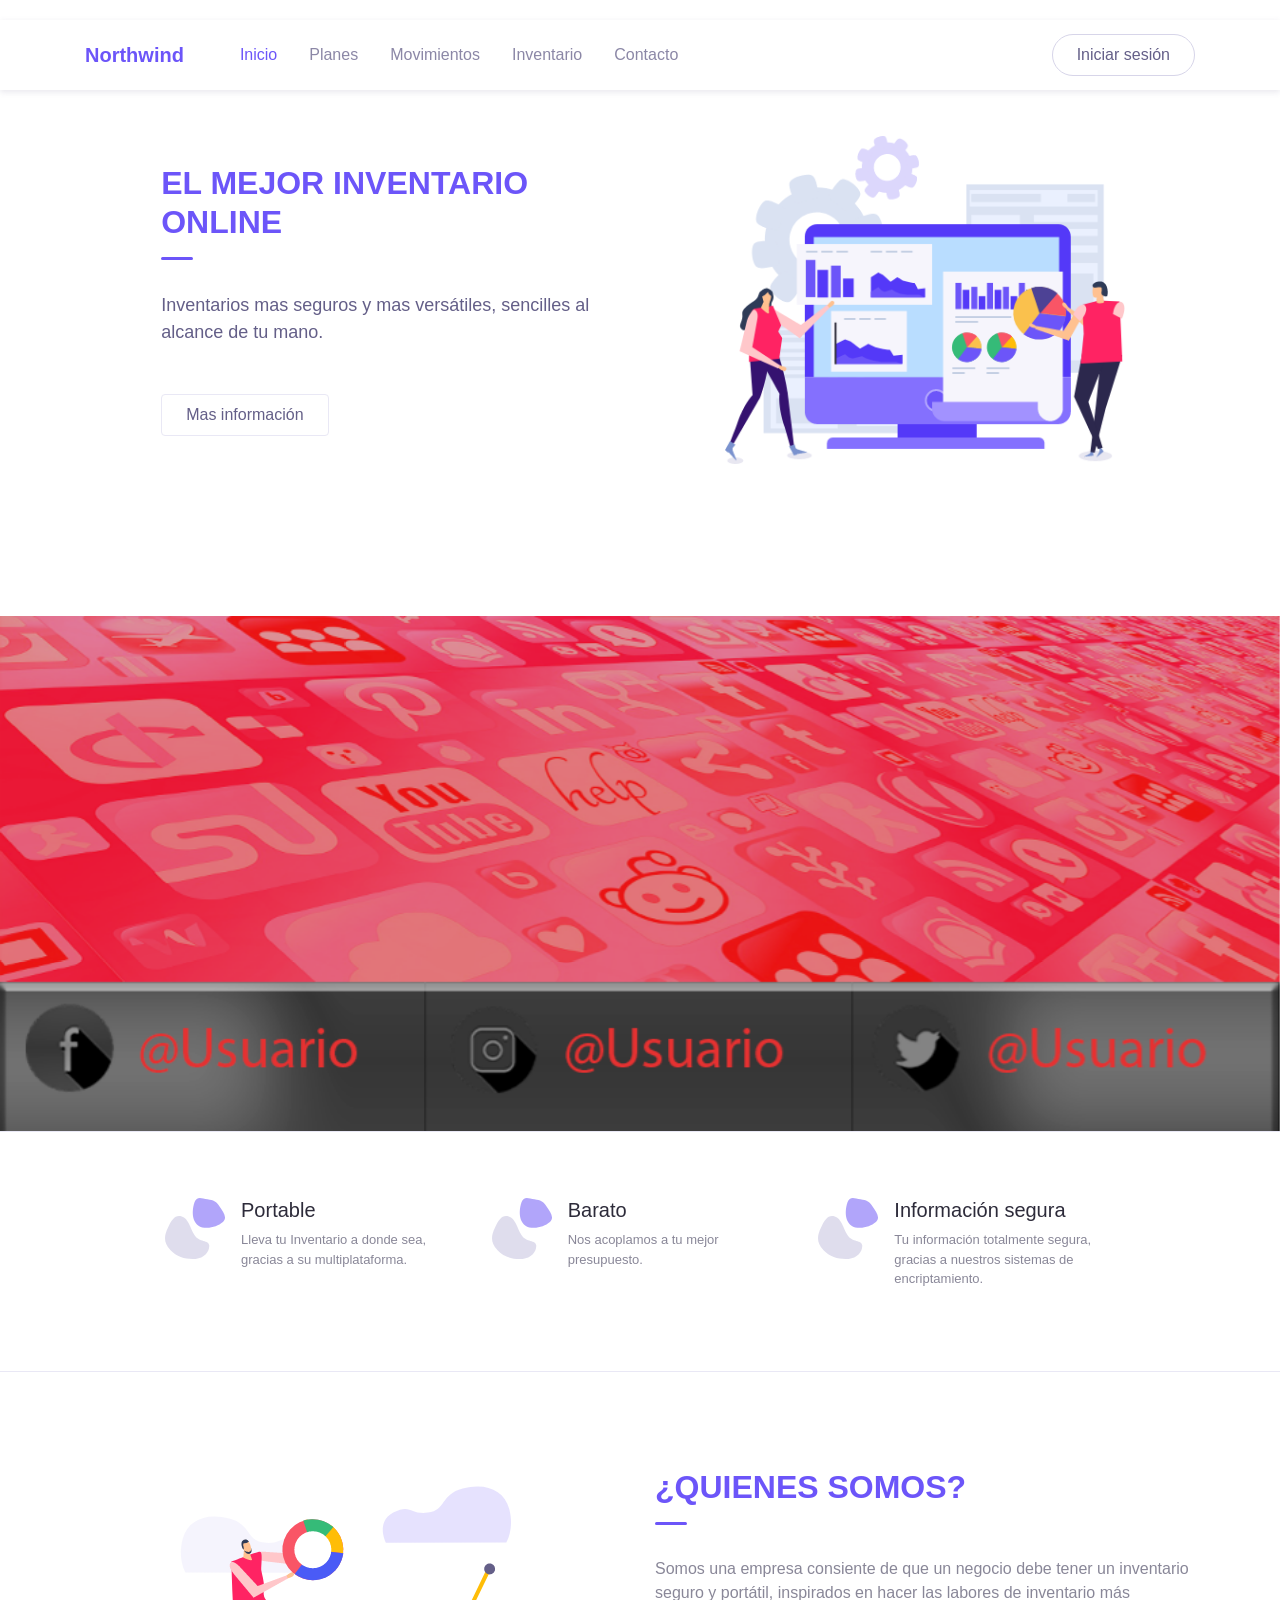
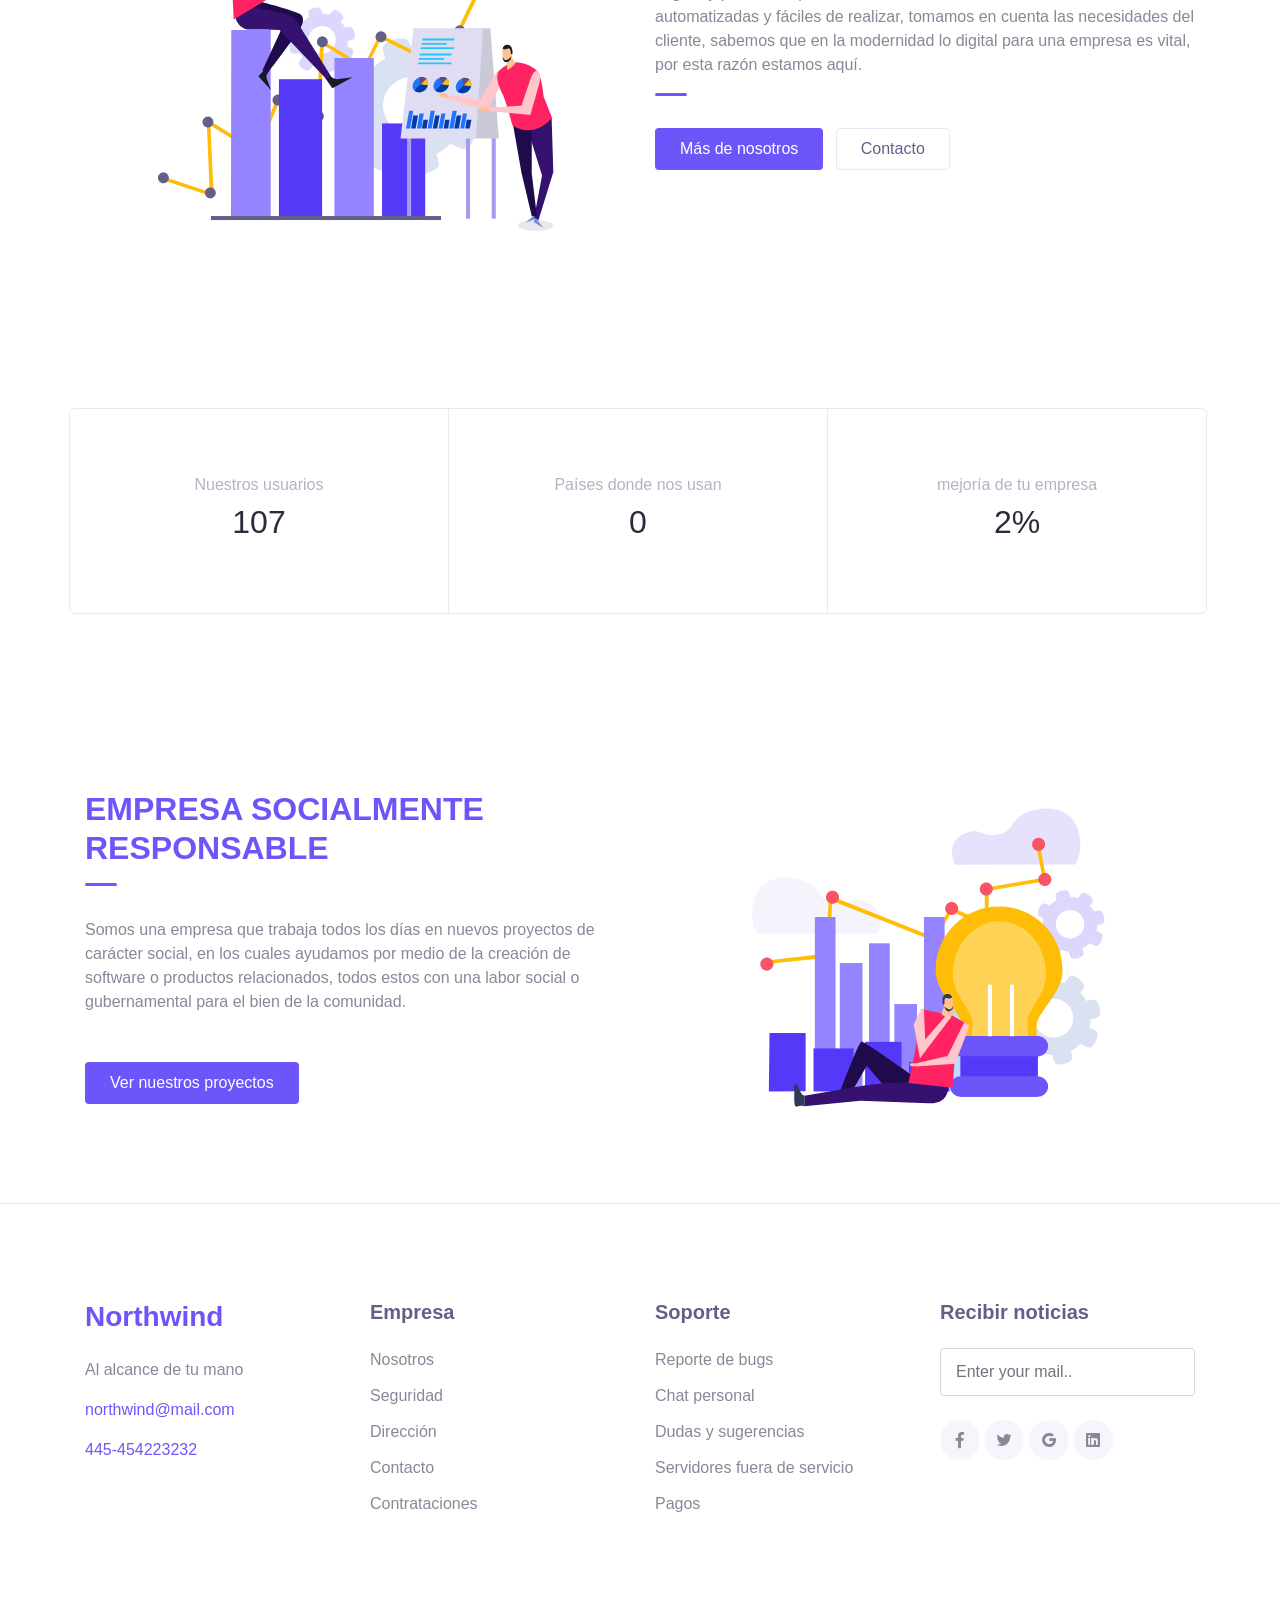
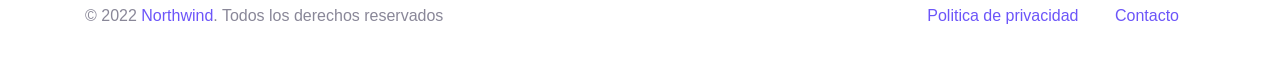
==== commit 5ce0fb5f: "Slide Slide" ====
--- a/html/index.html
+++ b/html/index.html
@@ -62,6 +62,9 @@
         </div>
       </div>
     </nav>
+  </header>
+
+  <main>
 
     <div class="page-banner home-banner">
       <div class="container h-100">
@@ -81,9 +84,38 @@
         </div>
       </div>
     </div>
-  </header>
-
-  <main>
+
+
+
+
+
+
+
+
+
+
+    <div id="carouselExampleSlidesOnly" class="carousel slide" data-ride="carousel">
+      <div class="carousel-inner">
+        <div class="carousel-item active">
+          <img class="d-block w-100" src="/assets/pics/1.png" alt="First slide">
+        </div>
+        <div class="carousel-item">
+          <img class="d-block w-100" src="/assets/pics/2.jpg" alt="Second slide">
+        </div>
+        <div class="carousel-item">
+          <img class="d-block w-100" src="" alt="Third slide">
+        </div>
+      </div>
+    </div>
+
+
+
+
+
+
+
+
+
     <div class="page-section features">
       <div class="container">
         <div class="row justify-content-center">
@@ -125,6 +157,17 @@
         </div>
       </div> <!-- .container -->
     </div> <!-- .page-section -->
+
+
+
+
+
+    
+    
+
+
+
+
 
     <div class="page-section">
       <div class="container">
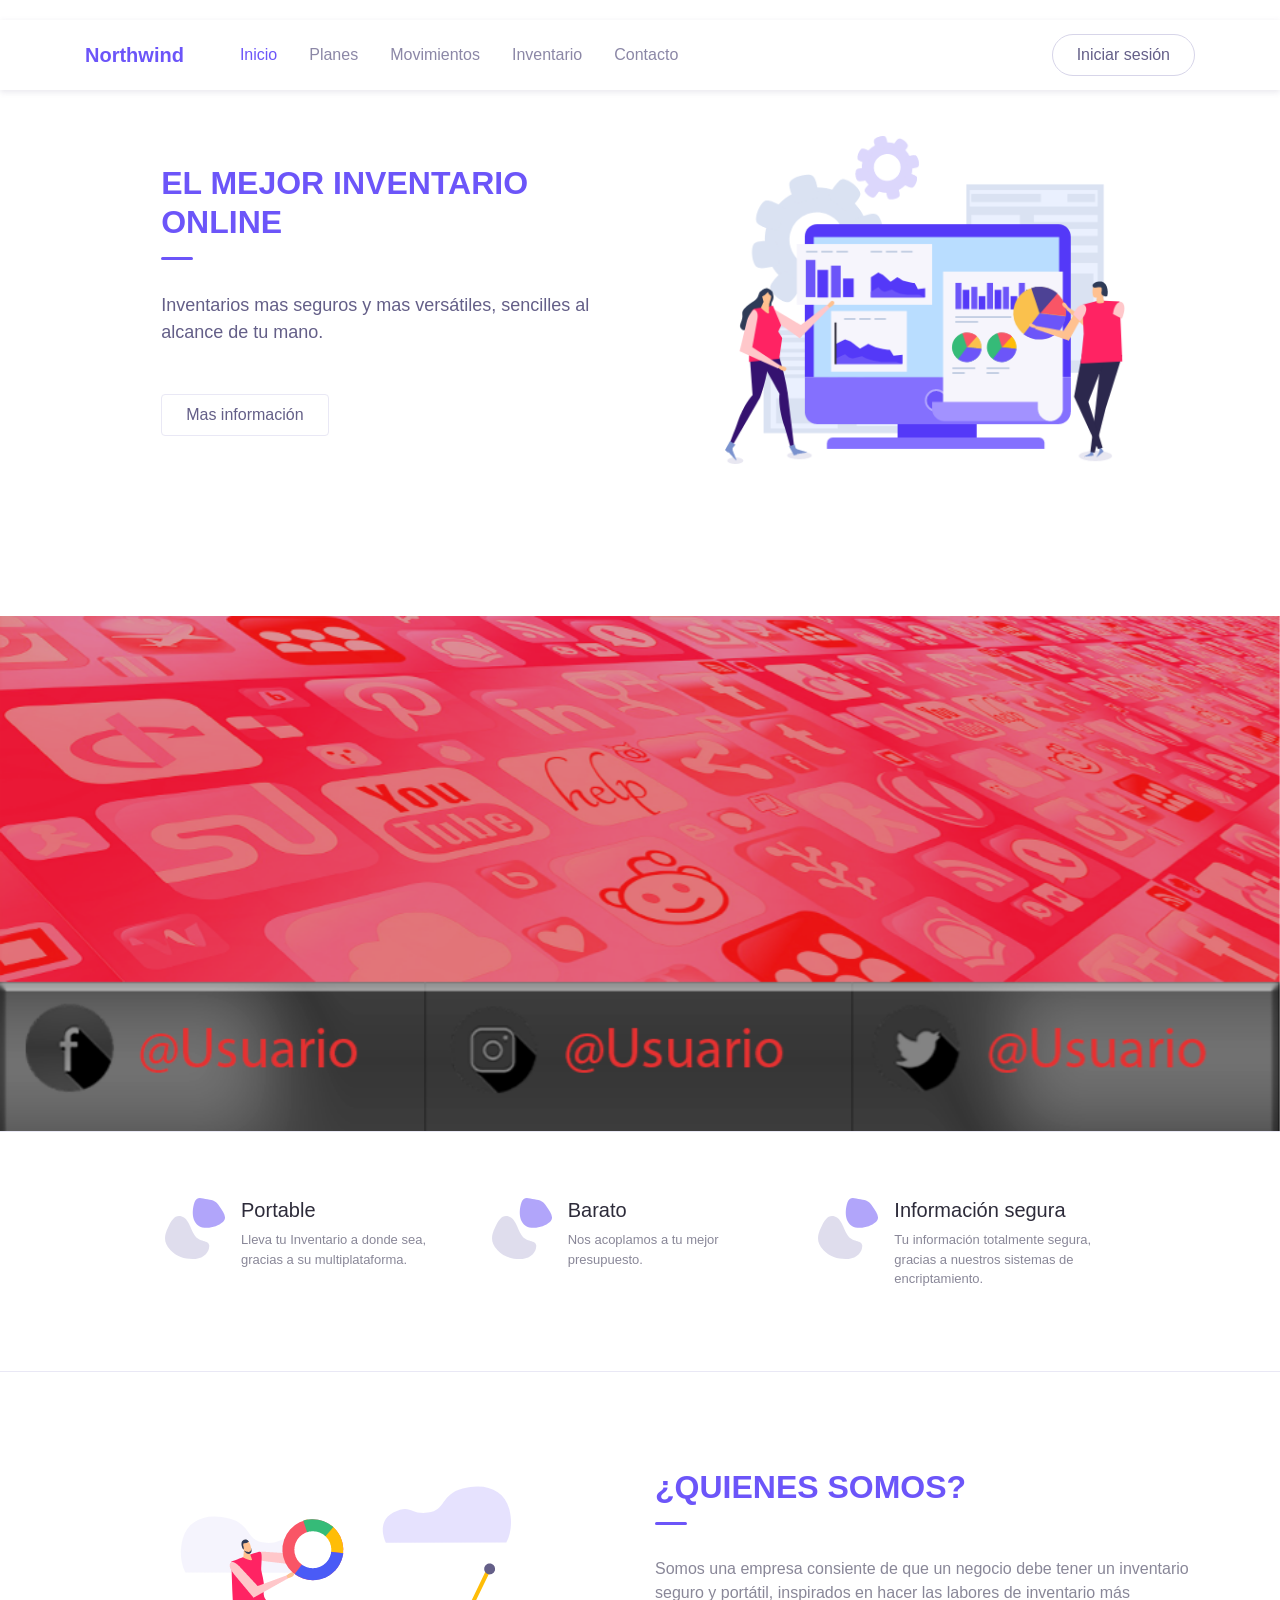
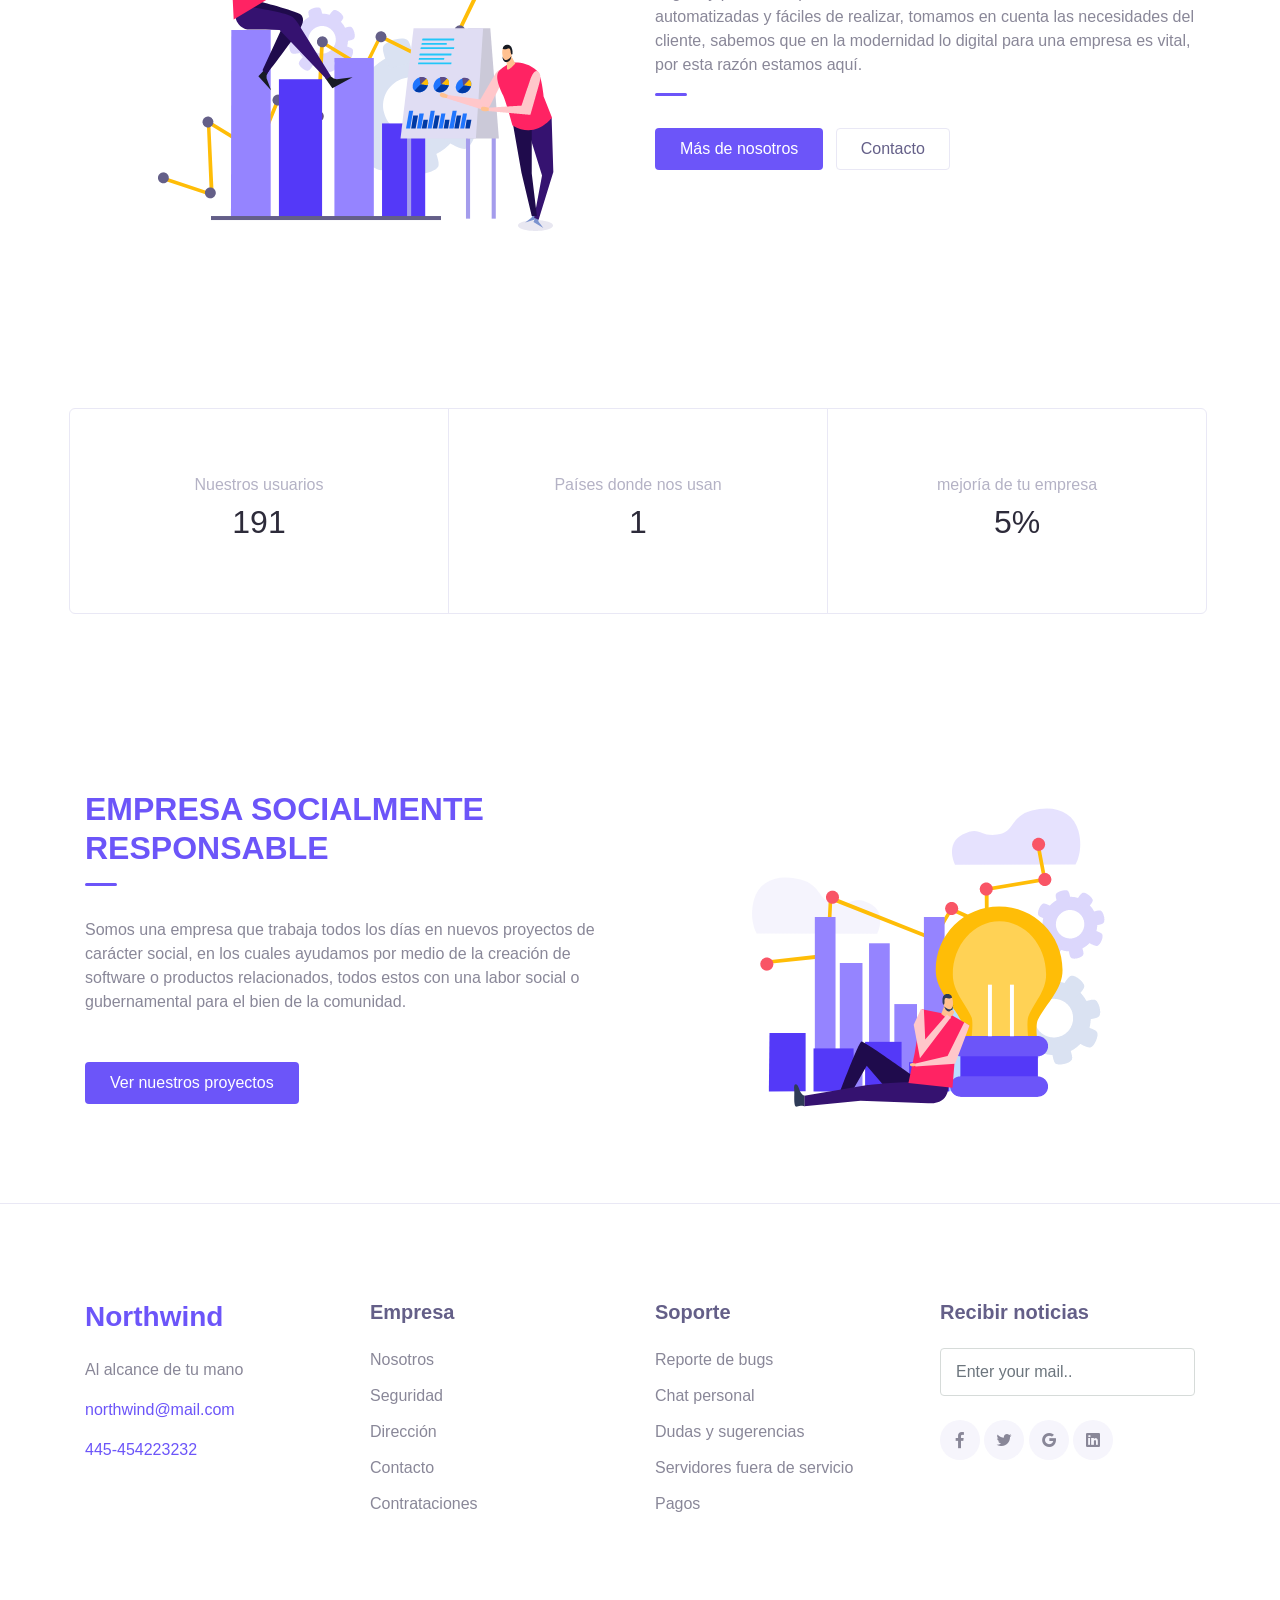
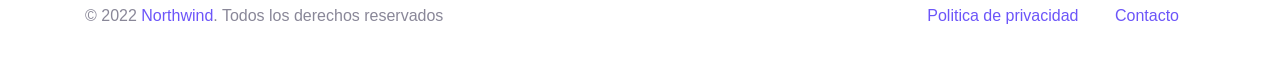
==== commit 3b0019a7: "se agrego login" ====
--- a/html/index.html
+++ b/html/index.html
@@ -57,7 +57,7 @@
           </ul>
 
           <div class="ml-auto">
-            <a href="#" class="btn btn-outline rounded-pill">Iniciar sesión</a>
+            <a href="login.html" class="btn btn-outline rounded-pill">Iniciar sesión</a>
           </div>
         </div>
       </div>
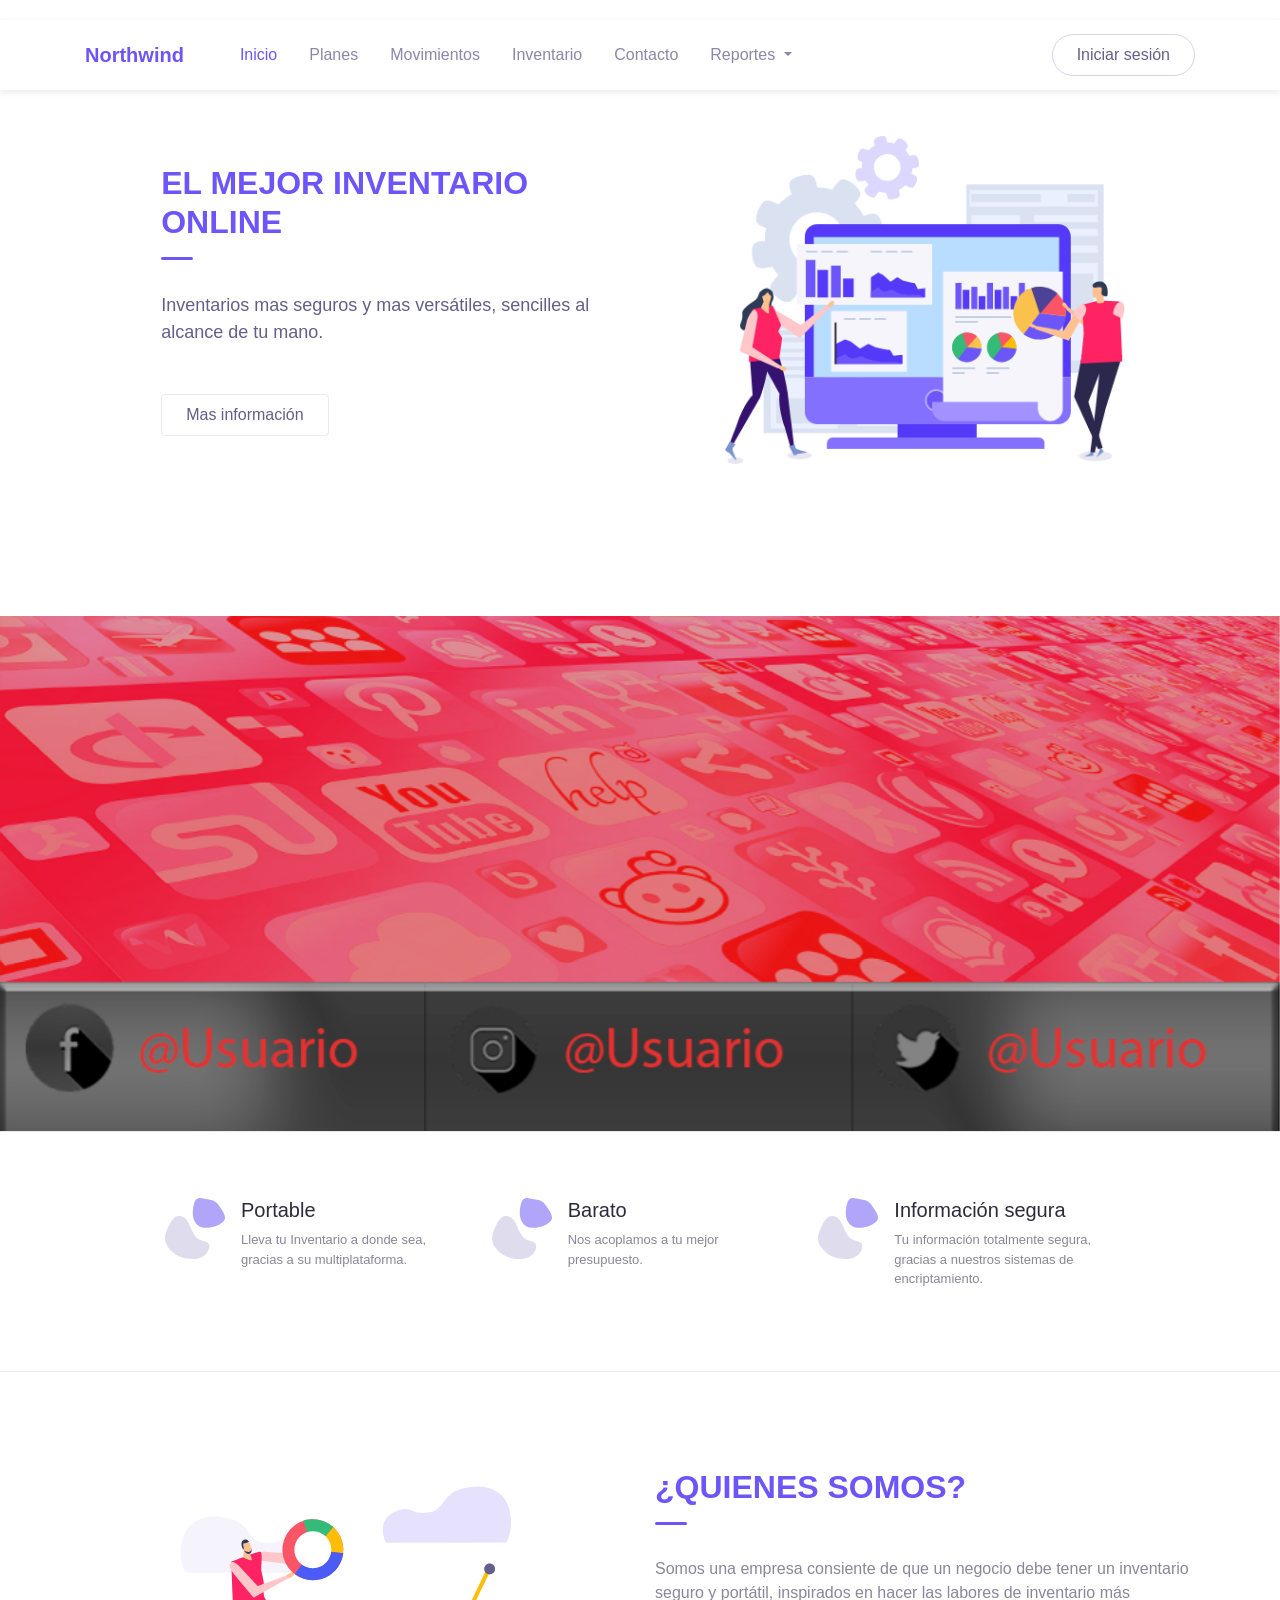
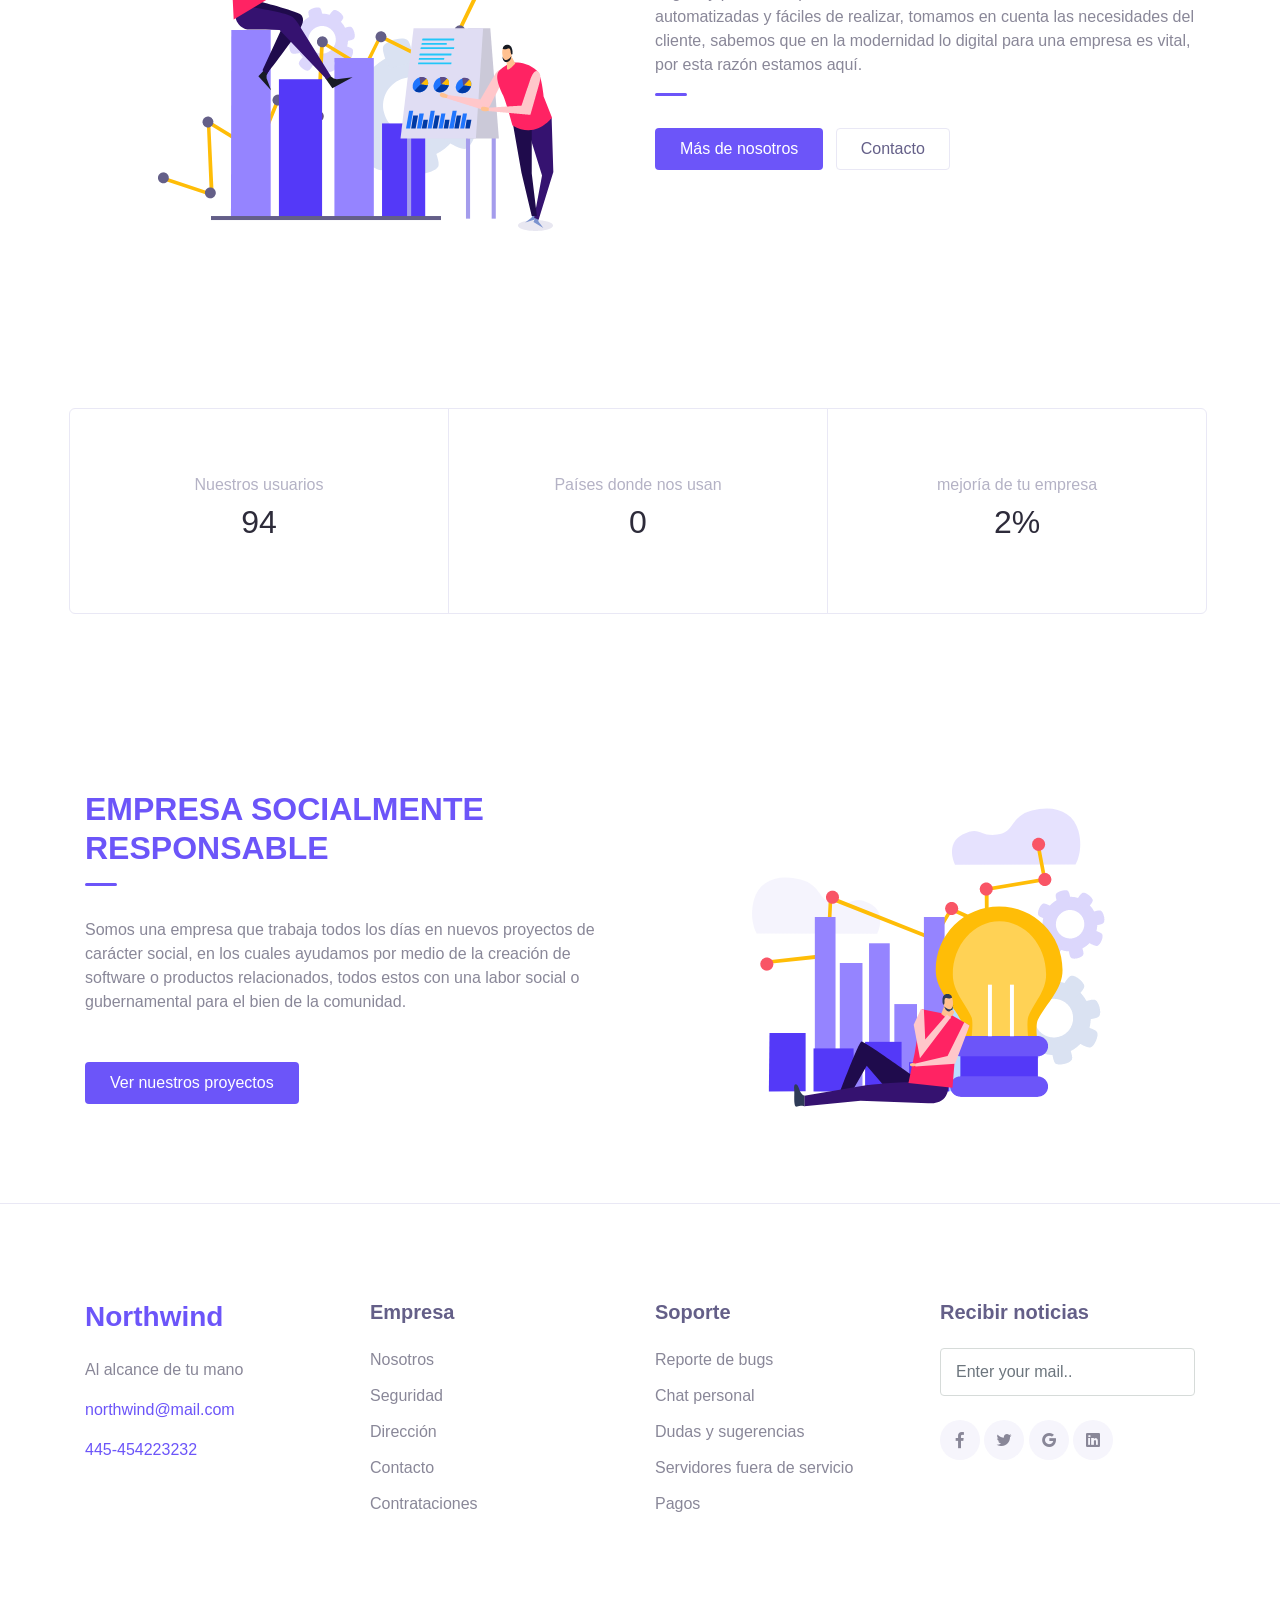
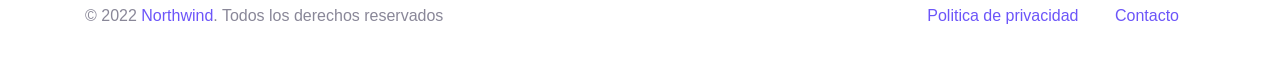
==== commit 30d3f7c4: "Pestaña Collapse Collapse menu" ====
--- a/html/index.html
+++ b/html/index.html
@@ -53,6 +53,16 @@
             </li>
             <li class="nav-item">
               <a href="contact.html" class="nav-link">Contacto</a>
+            </li>
+            <li class="nav-item dropdown">
+              <a class="nav-link dropdown-toggle" href="#" id="navbardrop" data-toggle="dropdown">
+                Reportes
+              </a>
+              <div class="dropdown-menu">
+                <a class="dropdown-item" href="repo1.html">Reporte 1</a>
+                <a class="dropdown-item" href="repo2.html">Reporte 2</a>
+                <a class="dropdown-item" href="repo3.html">Reporte 3</a>
+              </div>
             </li>
           </ul>
 
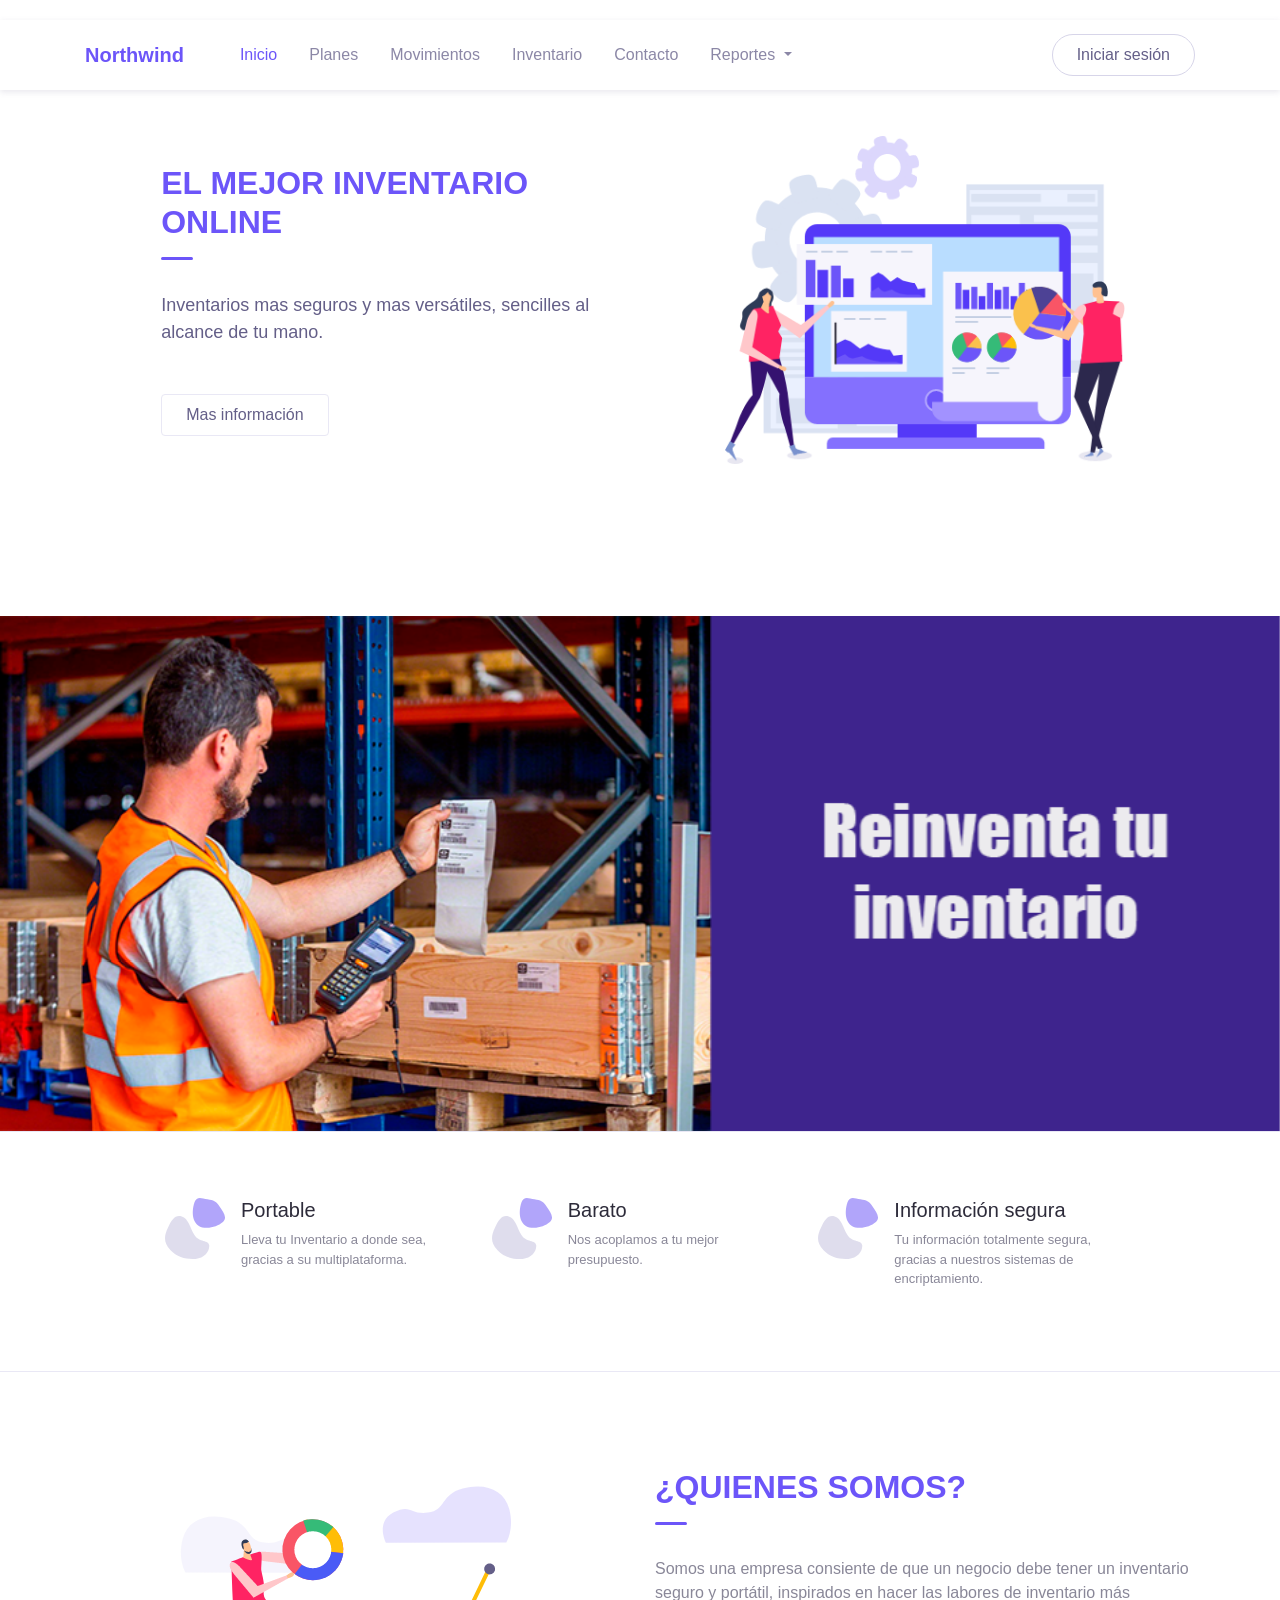
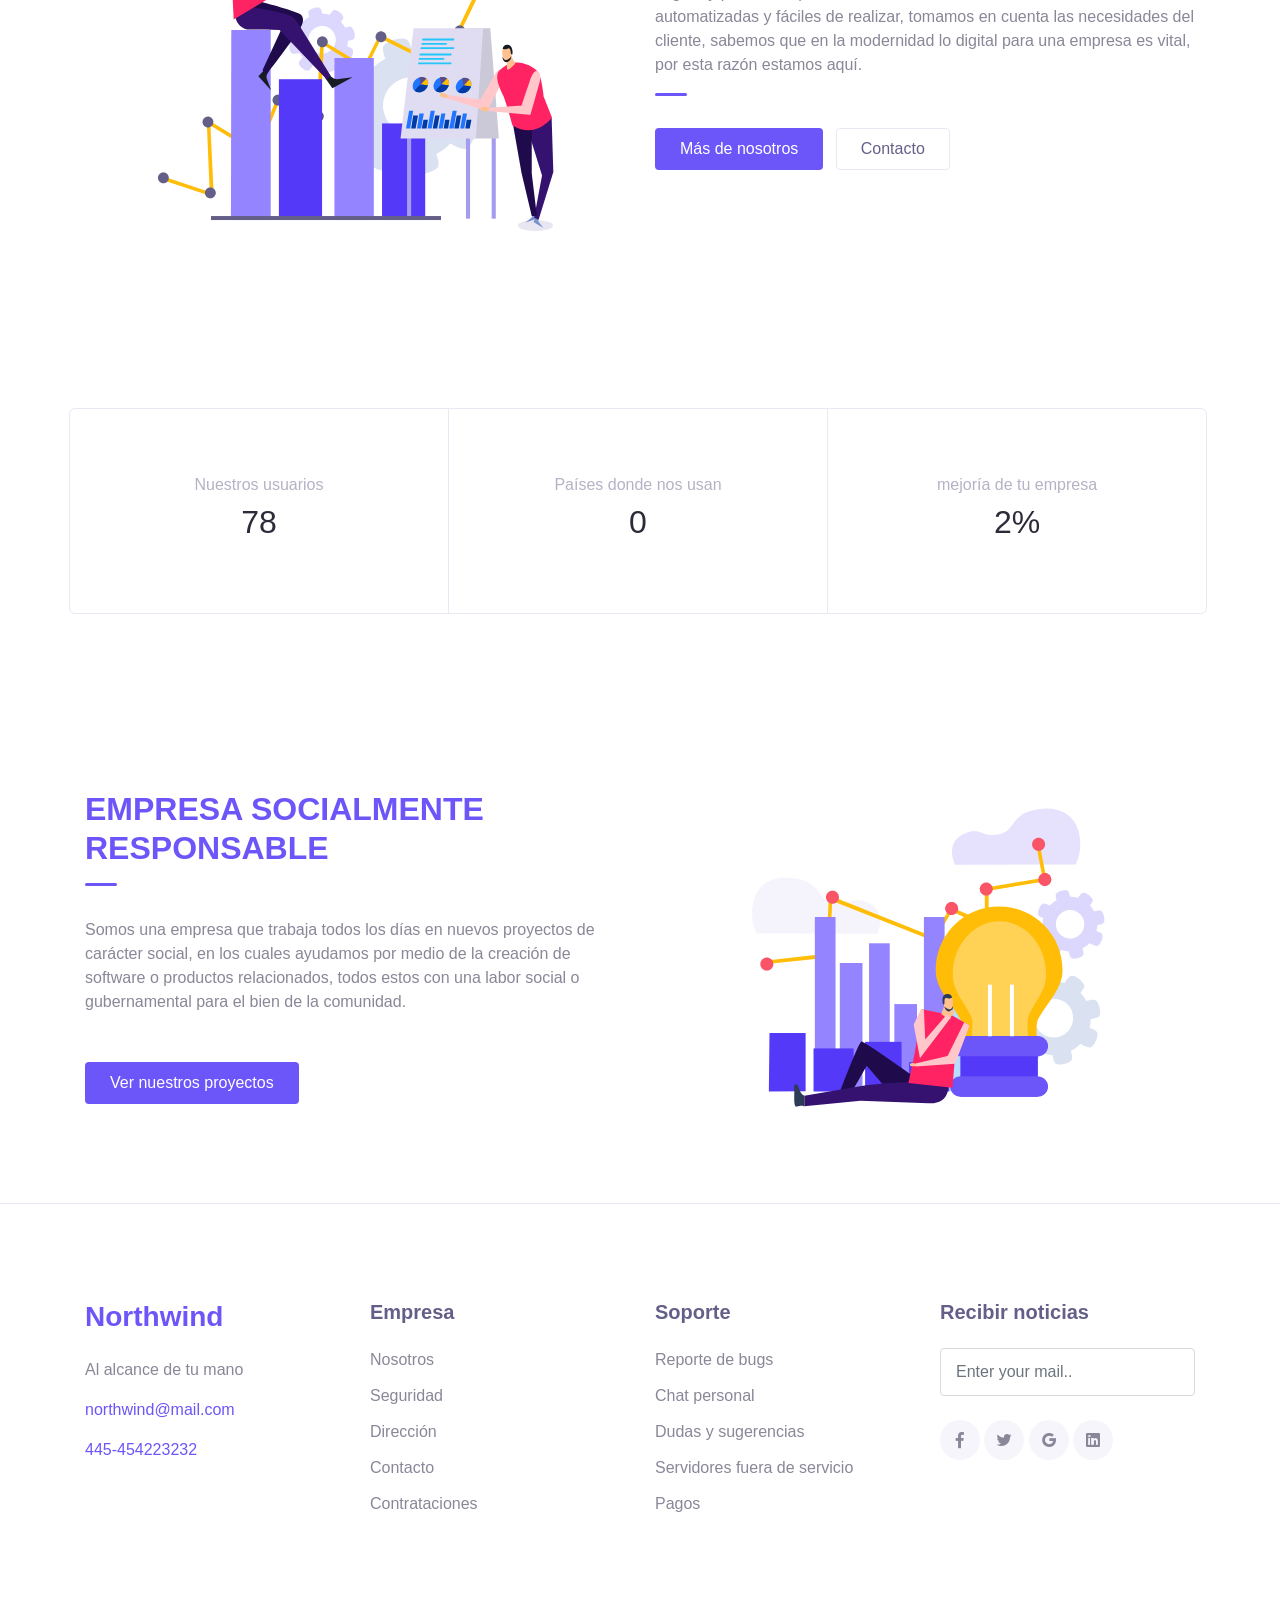
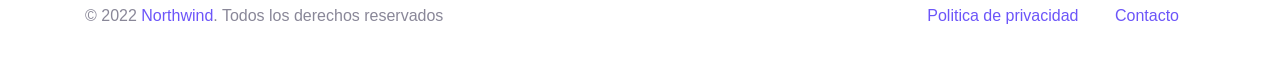
==== commit f18cff20: "Slides nuevos Slides nuevos faltantes" ====
--- a/html/index.html
+++ b/html/index.html
@@ -107,13 +107,16 @@
     <div id="carouselExampleSlidesOnly" class="carousel slide" data-ride="carousel">
       <div class="carousel-inner">
         <div class="carousel-item active">
-          <img class="d-block w-100" src="/assets/pics/1.png" alt="First slide">
+          <img class="d-block w-100" src="/assets/pics/1.png" alt="1 slide">
         </div>
         <div class="carousel-item">
-          <img class="d-block w-100" src="/assets/pics/2.jpg" alt="Second slide">
+          <img class="d-block w-100" src="/assets/pics/2.png" alt="2 slide">
         </div>
         <div class="carousel-item">
-          <img class="d-block w-100" src="" alt="Third slide">
+          <img class="d-block w-100" src="/assets/pics/3.png" alt="3 slide">
+        </div>
+        <div class="carousel-item">
+          <img class="d-block w-100" src="/assets/pics/4.png" alt="4 slide">
         </div>
       </div>
     </div>
